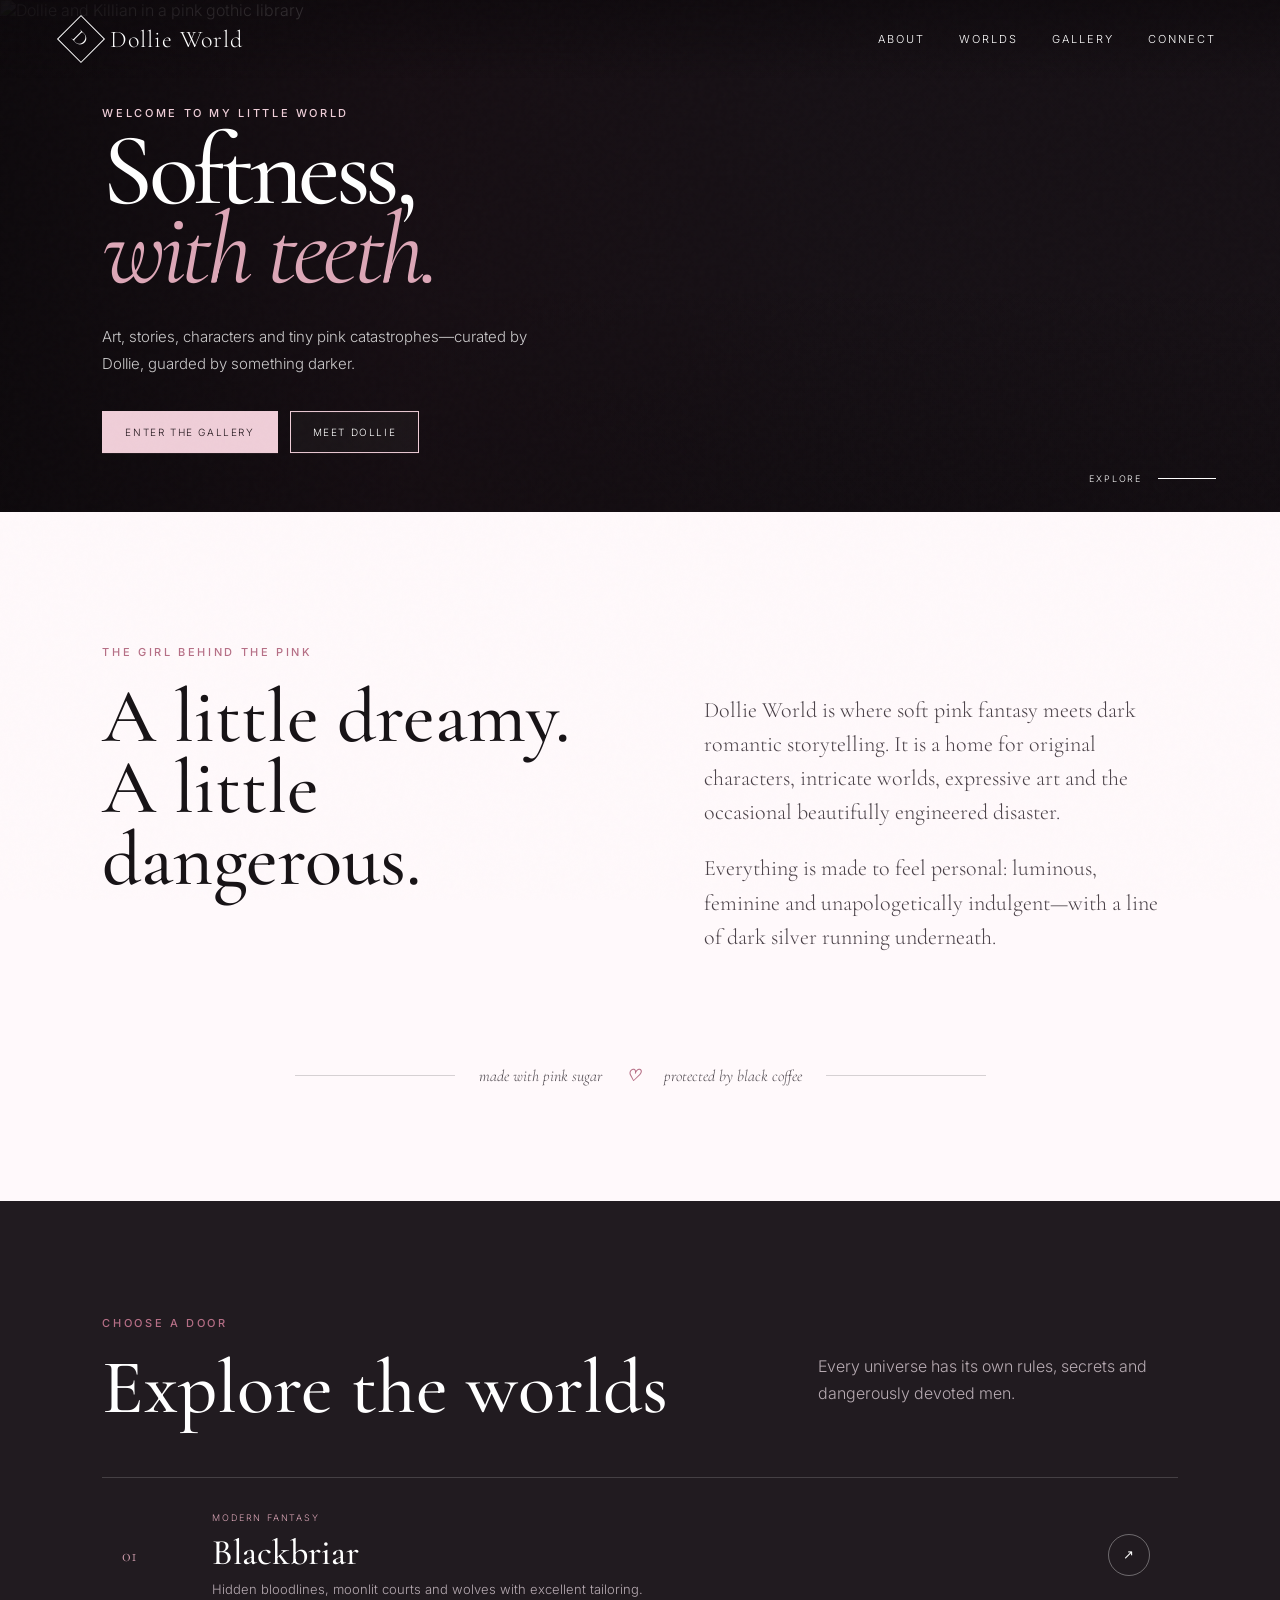
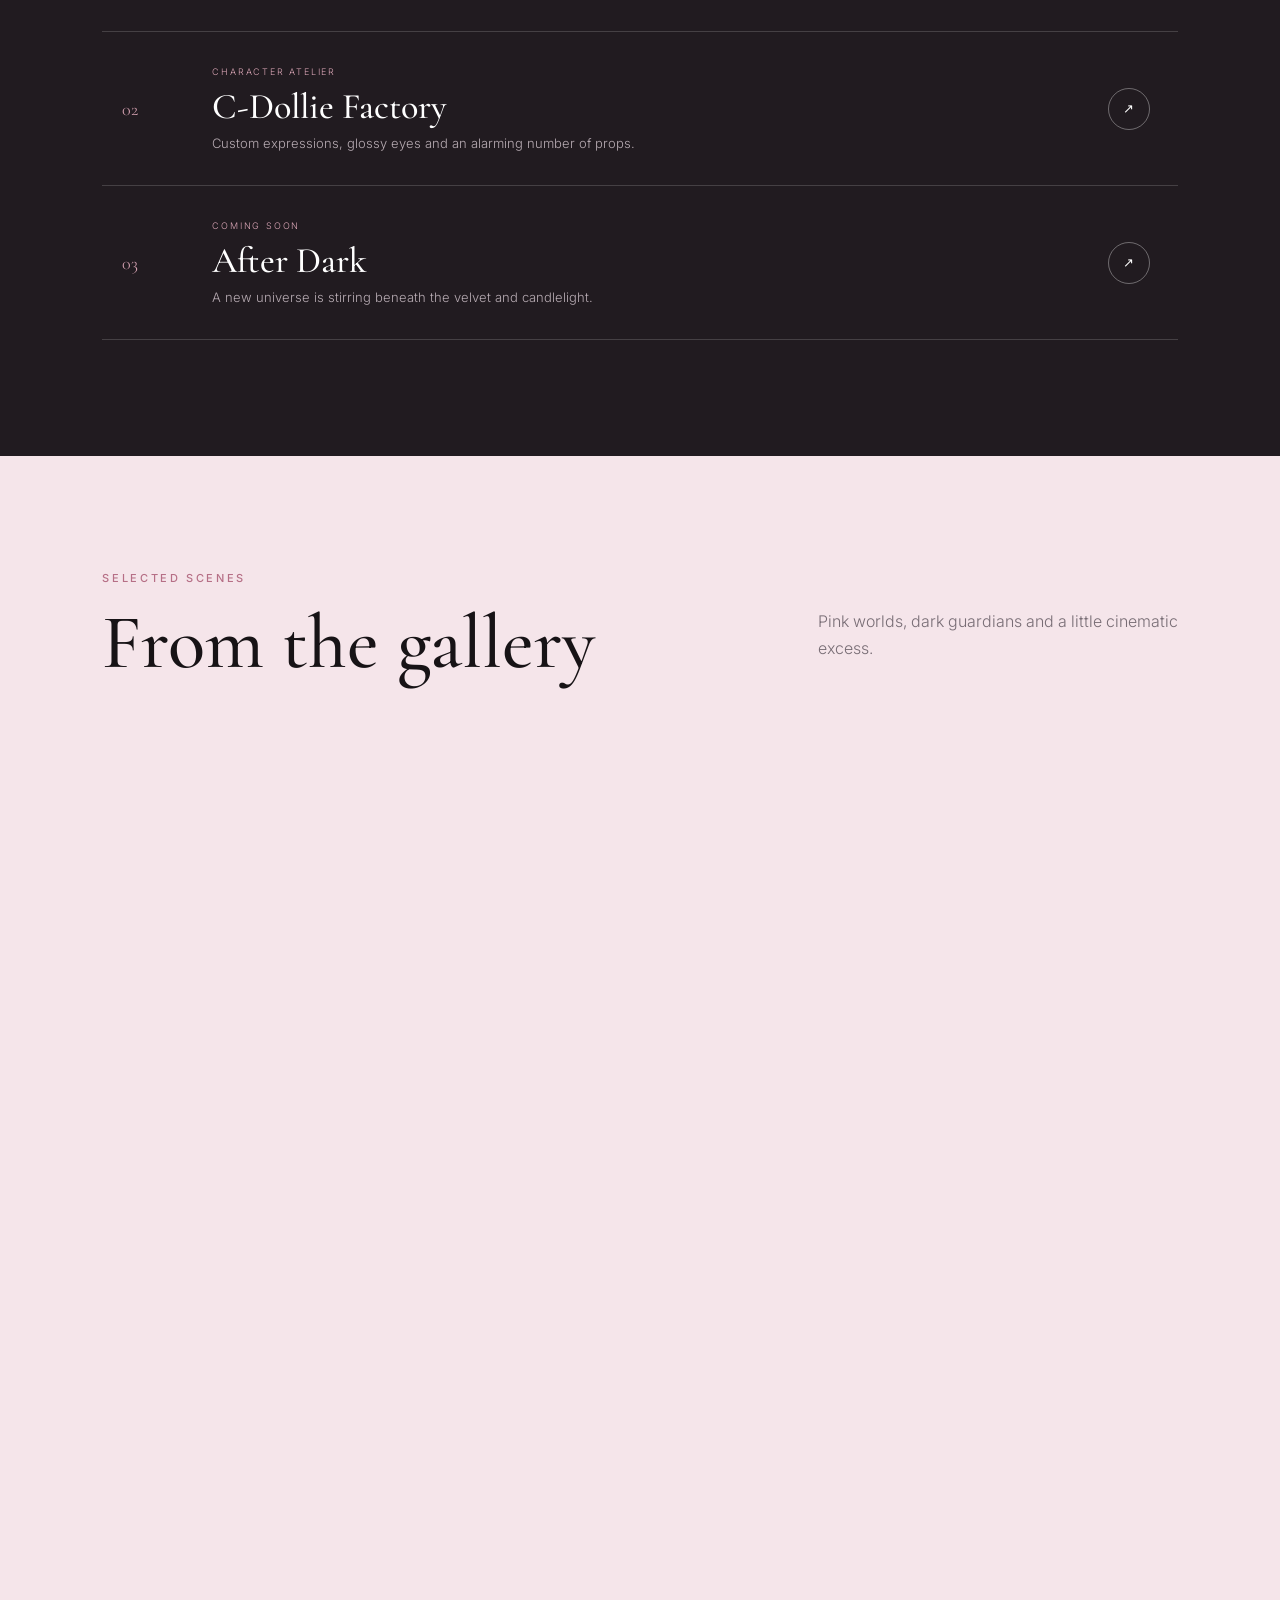
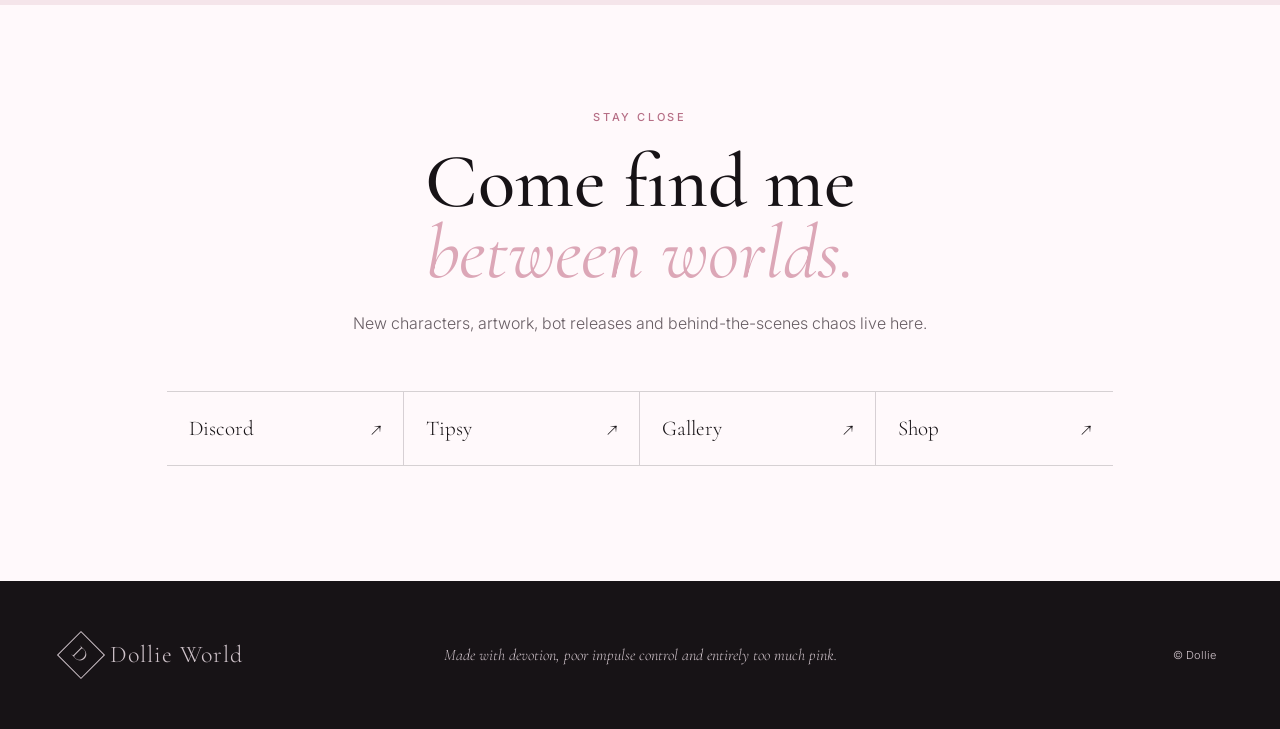
==== index.html @ 9ca8171b "Add files via upload" ====
<!doctype html>
<html lang="en">
  <head>
    <meta charset="UTF-8" />
    <meta name="viewport" content="width=device-width, initial-scale=1" />
    <meta name="theme-color" content="#dca7b7" />
    <meta name="description" content="Dollie World — soft pink creations with a dark silver edge." />
    <title>Dollie World</title>
    <link rel="preconnect" href="https://fonts.googleapis.com" />
    <link rel="preconnect" href="https://fonts.gstatic.com" crossorigin />
    <link href="https://fonts.googleapis.com/css2?family=Cormorant+Garamond:wght@400;500;600;700&family=Inter:wght@300;400;500;600&display=swap" rel="stylesheet" />
    <link rel="stylesheet" href="styles.css" />
    <style>
      /* Critical artwork framing kept inline so GitHub cannot serve an old cover rule. */
      @media (min-width: 761px) {
        .hero { height: calc(100vw * 793 / 1983) !important; min-height: 0 !important; max-height: none !important; }
        .hero-art { width: 100% !important; height: 100% !important; object-fit: contain !important; object-position: center !important; }
      }
      .divider { height: auto !important; object-fit: contain !important; }
    </style>
  </head>
  <body>
    <div class="noise" aria-hidden="true"></div>
    <header class="site-header" id="top">
      <a class="brand" href="#top" aria-label="Dollie World home">
        <span class="brand-mark">D</span><span>Dollie World</span>
      </a>
      <button class="menu-toggle" aria-expanded="false" aria-controls="site-nav"><span></span><span></span></button>
      <nav id="site-nav" aria-label="Main navigation">
        <a href="#about">About</a><a href="#worlds">Worlds</a><a href="#gallery">Gallery</a><a href="#connect">Connect</a>
      </nav>
    </header>

    <main>
      <section class="hero" aria-labelledby="hero-title">
        <img class="hero-art" src="assets/hero-dollie.png" alt="Dollie and Killian in a pink gothic library" />
        <div class="hero-shade"></div>
        <div class="hero-copy">
          <p class="eyebrow">Welcome to my little world</p>
          <h1 id="hero-title">Softness,<br /><em>with teeth.</em></h1>
          <p class="hero-lede">Art, stories, characters and tiny pink catastrophes—curated by Dollie, guarded by something darker.</p>
          <div class="hero-actions"><a class="button primary" href="#gallery">Enter the gallery</a><a class="button ghost" href="#about">Meet Dollie</a></div>
        </div>
        <a class="scroll-cue" href="#about"><span>Explore</span><i></i></a>
      </section>

      <img class="divider" src="assets/divider-bat-bow.png" alt="" aria-hidden="true" />

      <section class="about section" id="about">
        <div class="section-kicker">The girl behind the pink</div>
        <div class="about-grid">
          <div><h2>A little dreamy.<br />A little dangerous.</h2></div>
          <div class="about-copy"><p>Dollie World is where soft pink fantasy meets dark romantic storytelling. It is a home for original characters, intricate worlds, expressive art and the occasional beautifully engineered disaster.</p><p>Everything is made to feel personal: luminous, feminine and unapologetically indulgent—with a line of dark silver running underneath.</p></div>
        </div>
        <div class="signature"><span>made with pink sugar</span><b>♡</b><span>protected by black coffee</span></div>
      </section>

      <section class="worlds section" id="worlds">
        <div class="section-heading"><div><p class="section-kicker">Choose a door</p><h2>Explore the worlds</h2></div><p>Every universe has its own rules, secrets and dangerously devoted men.</p></div>
        <div class="world-grid">
          <article class="world-card featured"><span class="card-number">01</span><div><p>Modern fantasy</p><h3>Blackbriar</h3><span>Hidden bloodlines, moonlit courts and wolves with excellent tailoring.</span></div><button aria-label="Explore Blackbriar">↗</button></article>
          <article class="world-card"><span class="card-number">02</span><div><p>Character atelier</p><h3>C-Dollie Factory</h3><span>Custom expressions, glossy eyes and an alarming number of props.</span></div><button aria-label="Explore C-Dollie Factory">↗</button></article>
          <article class="world-card"><span class="card-number">03</span><div><p>Coming soon</p><h3>After Dark</h3><span>A new universe is stirring beneath the velvet and candlelight.</span></div><button aria-label="Explore After Dark">↗</button></article>
        </div>
      </section>

      <section class="gallery section" id="gallery">
        <div class="section-heading"><div><p class="section-kicker">Selected scenes</p><h2>From the gallery</h2></div><p>Pink worlds, dark guardians and a little cinematic excess.</p></div>
        <div class="gallery-grid">
          <figure class="gallery-main reveal"><img src="assets/gallery-library.png" alt="Dollie seated in a pink gothic library with Killian" /><figcaption><span>Midnight service</span><small>Library series · 2026</small></figcaption></figure>
          <figure class="gallery-wide reveal"><img src="assets/gallery-greenhouse.png" alt="Dollie and Killian walking through a moonlit greenhouse" /><figcaption><span>Moonlit promenade</span><small>Greenhouse series · 2026</small></figcaption></figure>
        </div>
      </section>

      <img class="divider divider-heart" src="assets/divider-heart.png" alt="" aria-hidden="true" />

      <section class="connect section" id="connect">
        <p class="section-kicker">Stay close</p><h2>Come find me<br /><em>between worlds.</em></h2>
        <p>New characters, artwork, bot releases and behind-the-scenes chaos live here.</p>
        <div class="socials"><a href="#" data-placeholder>Discord <span>↗</span></a><a href="#" data-placeholder>Tipsy <span>↗</span></a><a href="#" data-placeholder>Gallery <span>↗</span></a><a href="#" data-placeholder>Shop <span>↗</span></a></div>
      </section>
    </main>

    <footer><a class="brand" href="#top"><span class="brand-mark">D</span><span>Dollie World</span></a><p>Made with devotion, poor impulse control and entirely too much pink.</p><span>© <span id="year"></span> Dollie</span></footer>
    <script src="script.js"></script>
  </body>
</html>
---- styles.css ----
:root{--pink-50:#fff9fb;--pink-100:#f9e8ed;--pink-200:#efced8;--pink-300:#dca7b7;--pink-500:#b66f86;--ink:#171316;--silver:#504a50;--line:rgba(80,74,80,.23);--serif:"Cormorant Garamond",Georgia,serif;--sans:Inter,Arial,sans-serif}
*{box-sizing:border-box}html{scroll-behavior:smooth}body{margin:0;background:var(--pink-50);color:var(--ink);font-family:var(--sans);font-weight:300}.noise{position:fixed;inset:0;pointer-events:none;z-index:20;opacity:.025;background-image:url("data:image/svg+xml,%3Csvg viewBox='0 0 180 180' xmlns='http://www.w3.org/2000/svg'%3E%3Cfilter id='n'%3E%3CfeTurbulence type='fractalNoise' baseFrequency='.9' numOctaves='3' stitchTiles='stitch'/%3E%3C/filter%3E%3Crect width='100%25' height='100%25' filter='url(%23n)' opacity='.7'/%3E%3C/svg%3E")}.site-header{position:fixed;top:0;left:0;right:0;height:78px;z-index:10;display:flex;align-items:center;justify-content:space-between;padding:0 clamp(24px,5vw,84px);color:white;transition:.35s;background:linear-gradient(to bottom,rgba(12,8,11,.62),transparent)}.site-header.scrolled{height:64px;background:rgba(24,18,22,.93);backdrop-filter:blur(18px);border-bottom:1px solid rgba(255,255,255,.1)}.brand{display:flex;align-items:center;gap:12px;color:inherit;text-decoration:none;font-family:var(--serif);font-size:24px;letter-spacing:.04em}.brand-mark{display:grid;place-items:center;width:34px;height:34px;border:1px solid currentColor;transform:rotate(45deg);font-size:20px}.brand-mark::first-letter{transform:rotate(-45deg)}.brand-mark{line-height:1}.brand-mark{font-family:var(--serif)}.site-header nav{display:flex;gap:34px}.site-header nav a{color:inherit;text-decoration:none;text-transform:uppercase;font-size:11px;letter-spacing:.18em;position:relative}.site-header nav a:after{content:"";position:absolute;left:0;right:100%;bottom:-7px;height:1px;background:var(--pink-200);transition:.3s}.site-header nav a:hover:after{right:0}.menu-toggle{display:none;background:none;border:0;color:white}.hero{height:min(900px,100svh);min-height:650px;position:relative;background:#171116;overflow:hidden;color:white}.hero-art{position:absolute;inset:0;width:100%;height:100%;object-fit:cover;object-position:center}.hero-shade{position:absolute;inset:0;background:linear-gradient(90deg,rgba(13,9,12,.92) 0%,rgba(22,13,18,.62) 32%,rgba(15,10,14,.05) 65%),linear-gradient(0deg,rgba(12,8,11,.45),transparent 45%)}.hero-copy{position:absolute;left:clamp(26px,8vw,138px);top:50%;transform:translateY(-45%);width:min(540px,42vw)}.eyebrow,.section-kicker{text-transform:uppercase;letter-spacing:.24em;font-size:11px;font-weight:500}.hero .eyebrow{color:var(--pink-200)}h1,h2,h3{font-family:var(--serif);font-weight:500;margin:0}h1{font-size:clamp(62px,8vw,126px);line-height:.77;letter-spacing:-.045em}h1 em,h2 em{font-weight:400;color:var(--pink-300)}.hero-lede{max-width:470px;line-height:1.8;font-size:15px;color:rgba(255,255,255,.78);margin:34px 0}.hero-actions{display:flex;gap:12px}.button{display:inline-block;padding:14px 22px;text-decoration:none;text-transform:uppercase;font-size:10px;letter-spacing:.16em;border:1px solid var(--pink-200);transition:.25s}.button.primary{color:#24171d;background:var(--pink-200)}.button.ghost{color:white;background:rgba(255,255,255,.03)}.button:hover{transform:translateY(-2px);box-shadow:0 10px 30px rgba(0,0,0,.16)}.scroll-cue{position:absolute;bottom:28px;right:clamp(24px,5vw,84px);display:flex;align-items:center;gap:16px;color:white;text-decoration:none;text-transform:uppercase;font-size:9px;letter-spacing:.2em}.scroll-cue i{width:58px;height:1px;background:white}.divider{display:block;width:min(1180px,90vw);height:120px;object-fit:cover;margin:28px auto -10px;mix-blend-mode:multiply}.section{padding:clamp(72px,9vw,140px) clamp(24px,8vw,138px)}.section-kicker{color:var(--pink-500);margin:0 0 22px}.about-grid{display:grid;grid-template-columns:1fr 1fr;gap:10vw}.about h2,.section-heading h2,.connect h2{font-size:clamp(48px,6vw,86px);line-height:.93}.about-copy{padding-top:12px;max-width:560px}.about-copy p{font-family:var(--serif);font-size:22px;line-height:1.55;margin:0 0 22px;color:#494047}.signature{display:flex;justify-content:center;align-items:center;gap:24px;margin-top:90px;color:var(--silver);font-family:var(--serif);font-style:italic}.signature:before,.signature:after{content:"";width:min(160px,14vw);height:1px;background:var(--line)}.signature b{color:var(--pink-500)}.worlds{background:#211b20;color:white}.section-heading{display:flex;align-items:end;justify-content:space-between;gap:40px;margin-bottom:54px}.section-heading>p{max-width:360px;line-height:1.7;color:#786d75}.worlds .section-heading>p{color:#b7abb2}.world-grid{border-top:1px solid rgba(255,255,255,.16)}.world-card{position:relative;display:grid;grid-template-columns:60px 1fr 50px;gap:30px;align-items:center;padding:34px 20px;border-bottom:1px solid rgba(255,255,255,.16);transition:.3s;overflow:hidden}.world-card:before{content:"";position:absolute;inset:0;transform:translateX(-101%);background:linear-gradient(90deg,rgba(220,167,183,.2),transparent);transition:.5s}.world-card:hover:before{transform:none}.card-number{font-family:var(--serif);font-size:18px;color:var(--pink-300)}.world-card p{text-transform:uppercase;letter-spacing:.2em;font-size:9px;color:var(--pink-300);margin:0 0 8px}.world-card h3{font-size:36px}.world-card div>span{display:block;color:#b7abb2;margin-top:7px;font-size:13px}.world-card button{position:relative;background:none;color:white;border:1px solid rgba(255,255,255,.35);border-radius:50%;width:42px;height:42px}.gallery{background:#f5e5ea}.gallery-grid{display:grid;gap:28px}.gallery figure{margin:0;position:relative;overflow:hidden;background:#291f25}.gallery img{display:block;width:100%;transition:transform .8s cubic-bezier(.2,.7,.2,1)}.gallery figure:hover img{transform:scale(1.025)}.gallery-main img{aspect-ratio:2.7/1;object-fit:cover}.gallery-wide img{aspect-ratio:3.25/1;object-fit:cover}.gallery figcaption{position:absolute;left:0;right:0;bottom:0;display:flex;justify-content:space-between;align-items:end;padding:38px;color:white;background:linear-gradient(transparent,rgba(15,10,13,.8))}.gallery figcaption span{font-family:var(--serif);font-size:30px}.gallery figcaption small{text-transform:uppercase;letter-spacing:.14em}.divider-heart{margin-top:0}.connect{text-align:center;max-width:1150px;margin:auto}.connect>p:not(.section-kicker){color:#685e64;margin:24px auto 58px}.socials{display:grid;grid-template-columns:repeat(4,1fr);border-top:1px solid var(--line);border-bottom:1px solid var(--line)}.socials a{display:flex;justify-content:space-between;padding:24px 22px;color:var(--ink);text-decoration:none;border-right:1px solid var(--line);font-family:var(--serif);font-size:21px}.socials a:last-child{border:0}.socials a:hover{background:var(--pink-100)}footer{background:#171316;color:#cfc3ca;padding:48px clamp(24px,5vw,84px);display:grid;grid-template-columns:1fr 2fr 1fr;align-items:center;gap:30px}footer p{text-align:center;font-family:var(--serif);font-style:italic}footer>span{text-align:right;font-size:11px}.reveal{opacity:0;transform:translateY(28px);transition:.8s}.reveal.visible{opacity:1;transform:none}
@media(max-width:760px){.site-header{height:66px}.site-header nav{position:absolute;top:66px;left:0;right:0;display:grid;gap:0;background:rgba(24,18,22,.98);padding:14px 24px 24px;transform:translateY(-140%);transition:.35s;z-index:-1}.site-header nav.open{transform:none}.site-header nav a{padding:15px 0;border-bottom:1px solid rgba(255,255,255,.1)}.menu-toggle{display:grid;gap:7px}.menu-toggle span{display:block;width:24px;height:1px;background:white}.hero-art{object-position:61% center}.hero-shade{background:linear-gradient(0deg,rgba(13,9,12,.92),rgba(13,9,12,.08) 75%)}.hero-copy{left:24px;right:24px;top:auto;bottom:82px;transform:none;width:auto}.hero-copy h1{font-size:60px}.hero-lede{font-size:13px;margin:22px 0}.scroll-cue{display:none}.divider{height:70px}.about-grid{grid-template-columns:1fr;gap:34px}.signature{margin-top:55px;gap:10px;font-size:12px}.section-heading{align-items:start;flex-direction:column;margin-bottom:34px}.world-card{grid-template-columns:35px 1fr 42px;gap:12px;padding:26px 0}.world-card h3{font-size:28px}.world-card div>span{font-size:11px}.gallery-main img,.gallery-wide img{aspect-ratio:1.15/1}.gallery figcaption{padding:24px;display:block}.gallery figcaption small{display:block;margin-top:6px}.socials{grid-template-columns:1fr 1fr}.socials a:nth-child(2){border-right:0}.socials a:nth-child(-n+2){border-bottom:1px solid var(--line)}footer{grid-template-columns:1fr;text-align:center}footer p,footer>span{text-align:center}.section{padding-left:24px;padding-right:24px}}
@media(prefers-reduced-motion:reduce){*{scroll-behavior:auto!important;transition:none!important}.reveal{opacity:1;transform:none}}
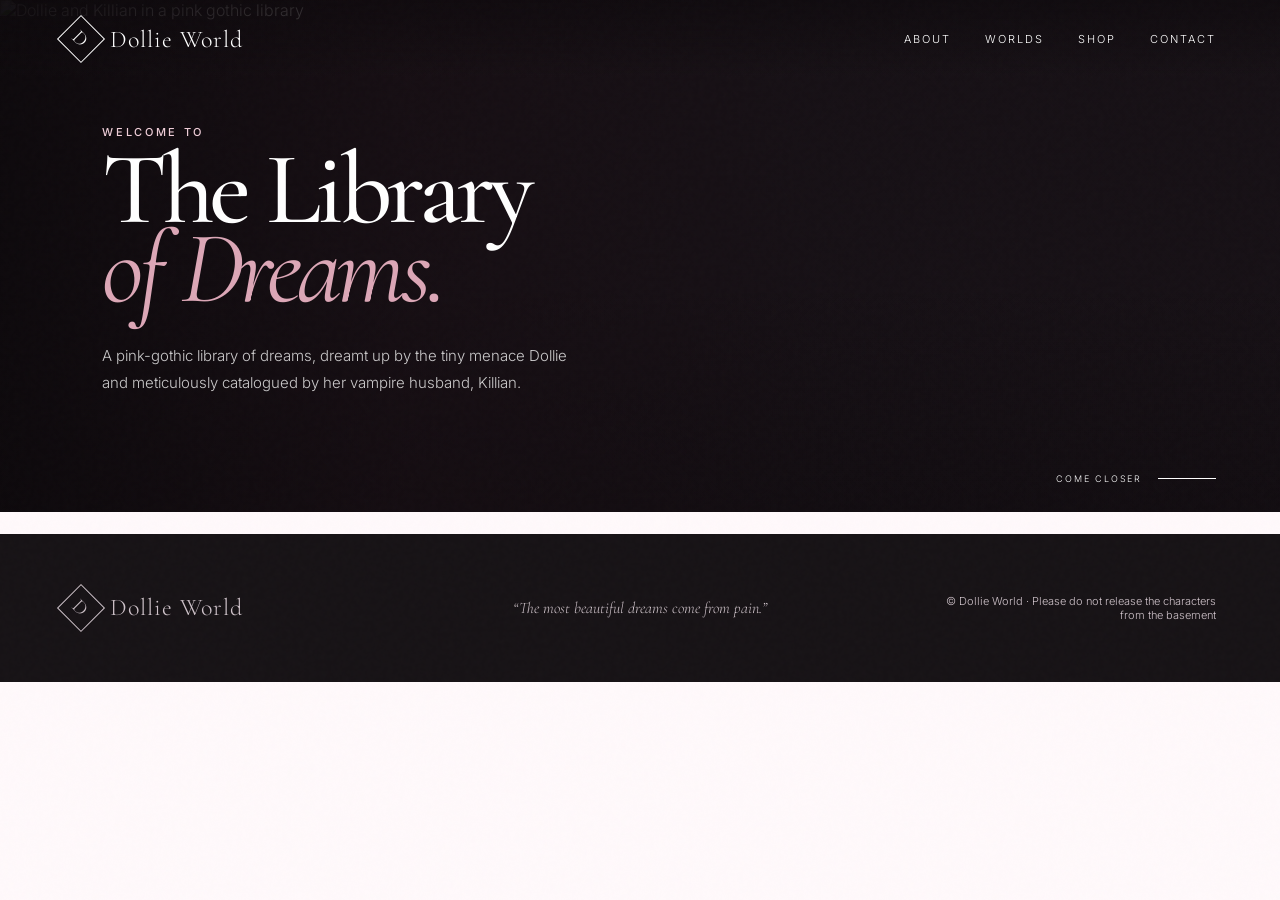
==== commit c830e395: "Add files via upload" ====
--- a/index.html
+++ b/index.html
@@ -5,7 +5,7 @@
     <meta name="viewport" content="width=device-width, initial-scale=1" />
     <meta name="theme-color" content="#dca7b7" />
     <meta name="description" content="Dollie World — soft pink creations with a dark silver edge." />
-    <title>Dollie World</title>
+    <title>Dollie World — The Library of Dreams</title>
     <link rel="preconnect" href="https://fonts.googleapis.com" />
     <link rel="preconnect" href="https://fonts.gstatic.com" crossorigin />
     <link href="https://fonts.googleapis.com/css2?family=Cormorant+Garamond:wght@400;500;600;700&family=Inter:wght@300;400;500;600&display=swap" rel="stylesheet" />
@@ -17,6 +17,7 @@
         .hero-art { width: 100% !important; height: 100% !important; object-fit: contain !important; object-position: center !important; }
       }
       .divider { height: auto !important; object-fit: contain !important; }
+      .hero-actions { display: none !important; }
     </style>
   </head>
   <body>
@@ -27,7 +28,7 @@
       </a>
       <button class="menu-toggle" aria-expanded="false" aria-controls="site-nav"><span></span><span></span></button>
       <nav id="site-nav" aria-label="Main navigation">
-        <a href="#about">About</a><a href="#worlds">Worlds</a><a href="#gallery">Gallery</a><a href="#connect">Connect</a>
+        <a href="about.html">About</a><a href="worlds.html">Worlds</a><a href="shop.html">Shop</a><a href="contact.html">Contact</a>
       </nav>
     </header>
 
@@ -36,52 +37,17 @@
         <img class="hero-art" src="assets/hero-dollie.png" alt="Dollie and Killian in a pink gothic library" />
         <div class="hero-shade"></div>
         <div class="hero-copy">
-          <p class="eyebrow">Welcome to my little world</p>
-          <h1 id="hero-title">Softness,<br /><em>with teeth.</em></h1>
-          <p class="hero-lede">Art, stories, characters and tiny pink catastrophes—curated by Dollie, guarded by something darker.</p>
-          <div class="hero-actions"><a class="button primary" href="#gallery">Enter the gallery</a><a class="button ghost" href="#about">Meet Dollie</a></div>
+          <p class="eyebrow">Welcome to</p>
+          <h1 id="hero-title">The Library<br /><em>of Dreams.</em></h1>
+          <p class="hero-lede">A pink-gothic library of dreams, dreamt up by the tiny menace Dollie and meticulously catalogued by her vampire husband, Killian.</p>
         </div>
-        <a class="scroll-cue" href="#about"><span>Explore</span><i></i></a>
+        <a class="scroll-cue" href="about.html"><span>Come closer</span><i></i></a>
       </section>
 
       <img class="divider" src="assets/divider-bat-bow.png" alt="" aria-hidden="true" />
-
-      <section class="about section" id="about">
-        <div class="section-kicker">The girl behind the pink</div>
-        <div class="about-grid">
-          <div><h2>A little dreamy.<br />A little dangerous.</h2></div>
-          <div class="about-copy"><p>Dollie World is where soft pink fantasy meets dark romantic storytelling. It is a home for original characters, intricate worlds, expressive art and the occasional beautifully engineered disaster.</p><p>Everything is made to feel personal: luminous, feminine and unapologetically indulgent—with a line of dark silver running underneath.</p></div>
-        </div>
-        <div class="signature"><span>made with pink sugar</span><b>♡</b><span>protected by black coffee</span></div>
-      </section>
-
-      <section class="worlds section" id="worlds">
-        <div class="section-heading"><div><p class="section-kicker">Choose a door</p><h2>Explore the worlds</h2></div><p>Every universe has its own rules, secrets and dangerously devoted men.</p></div>
-        <div class="world-grid">
-          <article class="world-card featured"><span class="card-number">01</span><div><p>Modern fantasy</p><h3>Blackbriar</h3><span>Hidden bloodlines, moonlit courts and wolves with excellent tailoring.</span></div><button aria-label="Explore Blackbriar">↗</button></article>
-          <article class="world-card"><span class="card-number">02</span><div><p>Character atelier</p><h3>C-Dollie Factory</h3><span>Custom expressions, glossy eyes and an alarming number of props.</span></div><button aria-label="Explore C-Dollie Factory">↗</button></article>
-          <article class="world-card"><span class="card-number">03</span><div><p>Coming soon</p><h3>After Dark</h3><span>A new universe is stirring beneath the velvet and candlelight.</span></div><button aria-label="Explore After Dark">↗</button></article>
-        </div>
-      </section>
-
-      <section class="gallery section" id="gallery">
-        <div class="section-heading"><div><p class="section-kicker">Selected scenes</p><h2>From the gallery</h2></div><p>Pink worlds, dark guardians and a little cinematic excess.</p></div>
-        <div class="gallery-grid">
-          <figure class="gallery-main reveal"><img src="assets/gallery-library.png" alt="Dollie seated in a pink gothic library with Killian" /><figcaption><span>Midnight service</span><small>Library series · 2026</small></figcaption></figure>
-          <figure class="gallery-wide reveal"><img src="assets/gallery-greenhouse.png" alt="Dollie and Killian walking through a moonlit greenhouse" /><figcaption><span>Moonlit promenade</span><small>Greenhouse series · 2026</small></figcaption></figure>
-        </div>
-      </section>
-
-      <img class="divider divider-heart" src="assets/divider-heart.png" alt="" aria-hidden="true" />
-
-      <section class="connect section" id="connect">
-        <p class="section-kicker">Stay close</p><h2>Come find me<br /><em>between worlds.</em></h2>
-        <p>New characters, artwork, bot releases and behind-the-scenes chaos live here.</p>
-        <div class="socials"><a href="#" data-placeholder>Discord <span>↗</span></a><a href="#" data-placeholder>Tipsy <span>↗</span></a><a href="#" data-placeholder>Gallery <span>↗</span></a><a href="#" data-placeholder>Shop <span>↗</span></a></div>
-      </section>
     </main>
 
-    <footer><a class="brand" href="#top"><span class="brand-mark">D</span><span>Dollie World</span></a><p>Made with devotion, poor impulse control and entirely too much pink.</p><span>© <span id="year"></span> Dollie</span></footer>
+    <footer><a class="brand" href="#top"><span class="brand-mark">D</span><span>Dollie World</span></a><p>“The most beautiful dreams come from pain.”</p><span>© <span id="year"></span> Dollie World · Please do not release the characters from the basement</span></footer>
     <script src="script.js"></script>
   </body>
 </html>
--- a/styles.css
+++ b/styles.css
@@ -2,3 +2,45 @@
 *{box-sizing:border-box}html{scroll-behavior:smooth}body{margin:0;background:var(--pink-50);color:var(--ink);font-family:var(--sans);font-weight:300}.noise{position:fixed;inset:0;pointer-events:none;z-index:20;opacity:.025;background-image:url("data:image/svg+xml,%3Csvg viewBox='0 0 180 180' xmlns='http://www.w3.org/2000/svg'%3E%3Cfilter id='n'%3E%3CfeTurbulence type='fractalNoise' baseFrequency='.9' numOctaves='3' stitchTiles='stitch'/%3E%3C/filter%3E%3Crect width='100%25' height='100%25' filter='url(%23n)' opacity='.7'/%3E%3C/svg%3E")}.site-header{position:fixed;top:0;left:0;right:0;height:78px;z-index:10;display:flex;align-items:center;justify-content:space-between;padding:0 clamp(24px,5vw,84px);color:white;transition:.35s;background:linear-gradient(to bottom,rgba(12,8,11,.62),transparent)}.site-header.scrolled{height:64px;background:rgba(24,18,22,.93);backdrop-filter:blur(18px);border-bottom:1px solid rgba(255,255,255,.1)}.brand{display:flex;align-items:center;gap:12px;color:inherit;text-decoration:none;font-family:var(--serif);font-size:24px;letter-spacing:.04em}.brand-mark{display:grid;place-items:center;width:34px;height:34px;border:1px solid currentColor;transform:rotate(45deg);font-size:20px}.brand-mark::first-letter{transform:rotate(-45deg)}.brand-mark{line-height:1}.brand-mark{font-family:var(--serif)}.site-header nav{display:flex;gap:34px}.site-header nav a{color:inherit;text-decoration:none;text-transform:uppercase;font-size:11px;letter-spacing:.18em;position:relative}.site-header nav a:after{content:"";position:absolute;left:0;right:100%;bottom:-7px;height:1px;background:var(--pink-200);transition:.3s}.site-header nav a:hover:after{right:0}.menu-toggle{display:none;background:none;border:0;color:white}.hero{height:min(900px,100svh);min-height:650px;position:relative;background:#171116;overflow:hidden;color:white}.hero-art{position:absolute;inset:0;width:100%;height:100%;object-fit:cover;object-position:center}.hero-shade{position:absolute;inset:0;background:linear-gradient(90deg,rgba(13,9,12,.92) 0%,rgba(22,13,18,.62) 32%,rgba(15,10,14,.05) 65%),linear-gradient(0deg,rgba(12,8,11,.45),transparent 45%)}.hero-copy{position:absolute;left:clamp(26px,8vw,138px);top:50%;transform:translateY(-45%);width:min(540px,42vw)}.eyebrow,.section-kicker{text-transform:uppercase;letter-spacing:.24em;font-size:11px;font-weight:500}.hero .eyebrow{color:var(--pink-200)}h1,h2,h3{font-family:var(--serif);font-weight:500;margin:0}h1{font-size:clamp(62px,8vw,126px);line-height:.77;letter-spacing:-.045em}h1 em,h2 em{font-weight:400;color:var(--pink-300)}.hero-lede{max-width:470px;line-height:1.8;font-size:15px;color:rgba(255,255,255,.78);margin:34px 0}.hero-actions{display:flex;gap:12px}.button{display:inline-block;padding:14px 22px;text-decoration:none;text-transform:uppercase;font-size:10px;letter-spacing:.16em;border:1px solid var(--pink-200);transition:.25s}.button.primary{color:#24171d;background:var(--pink-200)}.button.ghost{color:white;background:rgba(255,255,255,.03)}.button:hover{transform:translateY(-2px);box-shadow:0 10px 30px rgba(0,0,0,.16)}.scroll-cue{position:absolute;bottom:28px;right:clamp(24px,5vw,84px);display:flex;align-items:center;gap:16px;color:white;text-decoration:none;text-transform:uppercase;font-size:9px;letter-spacing:.2em}.scroll-cue i{width:58px;height:1px;background:white}.divider{display:block;width:min(1180px,90vw);height:120px;object-fit:cover;margin:28px auto -10px;mix-blend-mode:multiply}.section{padding:clamp(72px,9vw,140px) clamp(24px,8vw,138px)}.section-kicker{color:var(--pink-500);margin:0 0 22px}.about-grid{display:grid;grid-template-columns:1fr 1fr;gap:10vw}.about h2,.section-heading h2,.connect h2{font-size:clamp(48px,6vw,86px);line-height:.93}.about-copy{padding-top:12px;max-width:560px}.about-copy p{font-family:var(--serif);font-size:22px;line-height:1.55;margin:0 0 22px;color:#494047}.signature{display:flex;justify-content:center;align-items:center;gap:24px;margin-top:90px;color:var(--silver);font-family:var(--serif);font-style:italic}.signature:before,.signature:after{content:"";width:min(160px,14vw);height:1px;background:var(--line)}.signature b{color:var(--pink-500)}.worlds{background:#211b20;color:white}.section-heading{display:flex;align-items:end;justify-content:space-between;gap:40px;margin-bottom:54px}.section-heading>p{max-width:360px;line-height:1.7;color:#786d75}.worlds .section-heading>p{color:#b7abb2}.world-grid{border-top:1px solid rgba(255,255,255,.16)}.world-card{position:relative;display:grid;grid-template-columns:60px 1fr 50px;gap:30px;align-items:center;padding:34px 20px;border-bottom:1px solid rgba(255,255,255,.16);transition:.3s;overflow:hidden}.world-card:before{content:"";position:absolute;inset:0;transform:translateX(-101%);background:linear-gradient(90deg,rgba(220,167,183,.2),transparent);transition:.5s}.world-card:hover:before{transform:none}.card-number{font-family:var(--serif);font-size:18px;color:var(--pink-300)}.world-card p{text-transform:uppercase;letter-spacing:.2em;font-size:9px;color:var(--pink-300);margin:0 0 8px}.world-card h3{font-size:36px}.world-card div>span{display:block;color:#b7abb2;margin-top:7px;font-size:13px}.world-card button{position:relative;background:none;color:white;border:1px solid rgba(255,255,255,.35);border-radius:50%;width:42px;height:42px}.gallery{background:#f5e5ea}.gallery-grid{display:grid;gap:28px}.gallery figure{margin:0;position:relative;overflow:hidden;background:#291f25}.gallery img{display:block;width:100%;transition:transform .8s cubic-bezier(.2,.7,.2,1)}.gallery figure:hover img{transform:scale(1.025)}.gallery-main img{aspect-ratio:2.7/1;object-fit:cover}.gallery-wide img{aspect-ratio:3.25/1;object-fit:cover}.gallery figcaption{position:absolute;left:0;right:0;bottom:0;display:flex;justify-content:space-between;align-items:end;padding:38px;color:white;background:linear-gradient(transparent,rgba(15,10,13,.8))}.gallery figcaption span{font-family:var(--serif);font-size:30px}.gallery figcaption small{text-transform:uppercase;letter-spacing:.14em}.divider-heart{margin-top:0}.connect{text-align:center;max-width:1150px;margin:auto}.connect>p:not(.section-kicker){color:#685e64;margin:24px auto 58px}.socials{display:grid;grid-template-columns:repeat(4,1fr);border-top:1px solid var(--line);border-bottom:1px solid var(--line)}.socials a{display:flex;justify-content:space-between;padding:24px 22px;color:var(--ink);text-decoration:none;border-right:1px solid var(--line);font-family:var(--serif);font-size:21px}.socials a:last-child{border:0}.socials a:hover{background:var(--pink-100)}footer{background:#171316;color:#cfc3ca;padding:48px clamp(24px,5vw,84px);display:grid;grid-template-columns:1fr 2fr 1fr;align-items:center;gap:30px}footer p{text-align:center;font-family:var(--serif);font-style:italic}footer>span{text-align:right;font-size:11px}.reveal{opacity:0;transform:translateY(28px);transition:.8s}.reveal.visible{opacity:1;transform:none}
 @media(max-width:760px){.site-header{height:66px}.site-header nav{position:absolute;top:66px;left:0;right:0;display:grid;gap:0;background:rgba(24,18,22,.98);padding:14px 24px 24px;transform:translateY(-140%);transition:.35s;z-index:-1}.site-header nav.open{transform:none}.site-header nav a{padding:15px 0;border-bottom:1px solid rgba(255,255,255,.1)}.menu-toggle{display:grid;gap:7px}.menu-toggle span{display:block;width:24px;height:1px;background:white}.hero-art{object-position:61% center}.hero-shade{background:linear-gradient(0deg,rgba(13,9,12,.92),rgba(13,9,12,.08) 75%)}.hero-copy{left:24px;right:24px;top:auto;bottom:82px;transform:none;width:auto}.hero-copy h1{font-size:60px}.hero-lede{font-size:13px;margin:22px 0}.scroll-cue{display:none}.divider{height:70px}.about-grid{grid-template-columns:1fr;gap:34px}.signature{margin-top:55px;gap:10px;font-size:12px}.section-heading{align-items:start;flex-direction:column;margin-bottom:34px}.world-card{grid-template-columns:35px 1fr 42px;gap:12px;padding:26px 0}.world-card h3{font-size:28px}.world-card div>span{font-size:11px}.gallery-main img,.gallery-wide img{aspect-ratio:1.15/1}.gallery figcaption{padding:24px;display:block}.gallery figcaption small{display:block;margin-top:6px}.socials{grid-template-columns:1fr 1fr}.socials a:nth-child(2){border-right:0}.socials a:nth-child(-n+2){border-bottom:1px solid var(--line)}footer{grid-template-columns:1fr;text-align:center}footer p,footer>span{text-align:center}.section{padding-left:24px;padding-right:24px}}
 @media(prefers-reduced-motion:reduce){*{scroll-behavior:auto!important;transition:none!important}.reveal{opacity:1;transform:none}}
+
+/* Keep the complete wide hero artwork visible at every viewport ratio. */
+.hero::before{content:"";position:absolute;inset:-28px;background:url("assets/hero-dollie.png") center/cover no-repeat;filter:blur(22px) brightness(.42);transform:scale(1.04)}
+.hero-art{object-fit:contain;object-position:center;z-index:1}
+.hero-shade{z-index:2}
+.hero-copy,.scroll-cue{z-index:3}
+@media(max-width:760px){.hero-art{object-position:center}.hero::before{filter:blur(18px) brightness(.36)}}
+
+/* Desktop hero follows the artwork's native banner ratio, so nothing is cropped. */
+@media(min-width:761px){
+  .hero{height:auto;min-height:0;aspect-ratio:1983/793}
+  .hero-art{width:100%;height:100%;object-fit:contain}
+}
+
+/* The supplied dividers are now tightly cropped; let their native ratio set height. */
+.divider{height:auto;object-fit:contain;margin:22px auto 0}
+
+/* Final desktop framing: one complete, uncropped banner at its native ratio. */
+@media(min-width:761px){
+  .hero{height:calc(100vw * 793 / 1983)!important;min-height:0!important;max-height:none!important;aspect-ratio:auto!important}
+  .hero::before{display:none}
+  .hero-art{inset:0!important;width:100%!important;height:100%!important;object-fit:fill!important;object-position:center!important}
+}
+
+/* Approved Dollie World content layout. */
+.hero-actions{flex-wrap:wrap}
+.hero-actions .button{padding-left:18px;padding-right:18px}
+.socials{grid-template-columns:repeat(2,1fr)}
+.socials a:nth-child(2){border-right:0}
+.connect>p:not(.section-kicker){margin:18px auto;max-width:760px;line-height:1.7}
+.connect>.section-kicker:not(:first-child){margin-top:54px}
+
+/* Separate-page layout. */
+.inner-page{min-height:100vh;background:var(--pink-50)}
+.inner-page .site-header{background:rgba(24,18,22,.96);backdrop-filter:blur(18px);border-bottom:1px solid rgba(255,255,255,.1)}
+.inner-page .site-header nav a.active:after{right:0}
+.page-main{min-height:calc(100vh - 142px);padding-top:100px}
+.page-main.section{padding-top:clamp(140px,13vw,190px)}
+.page-main>.divider:first-child{margin-top:20px}
+.dark-page{background:#211b20}
+.dark-page .page-main{padding-top:clamp(140px,13vw,190px)}
+@media(max-width:760px){.page-main{padding-top:82px}.page-main.section,.dark-page .page-main{padding-top:112px}}
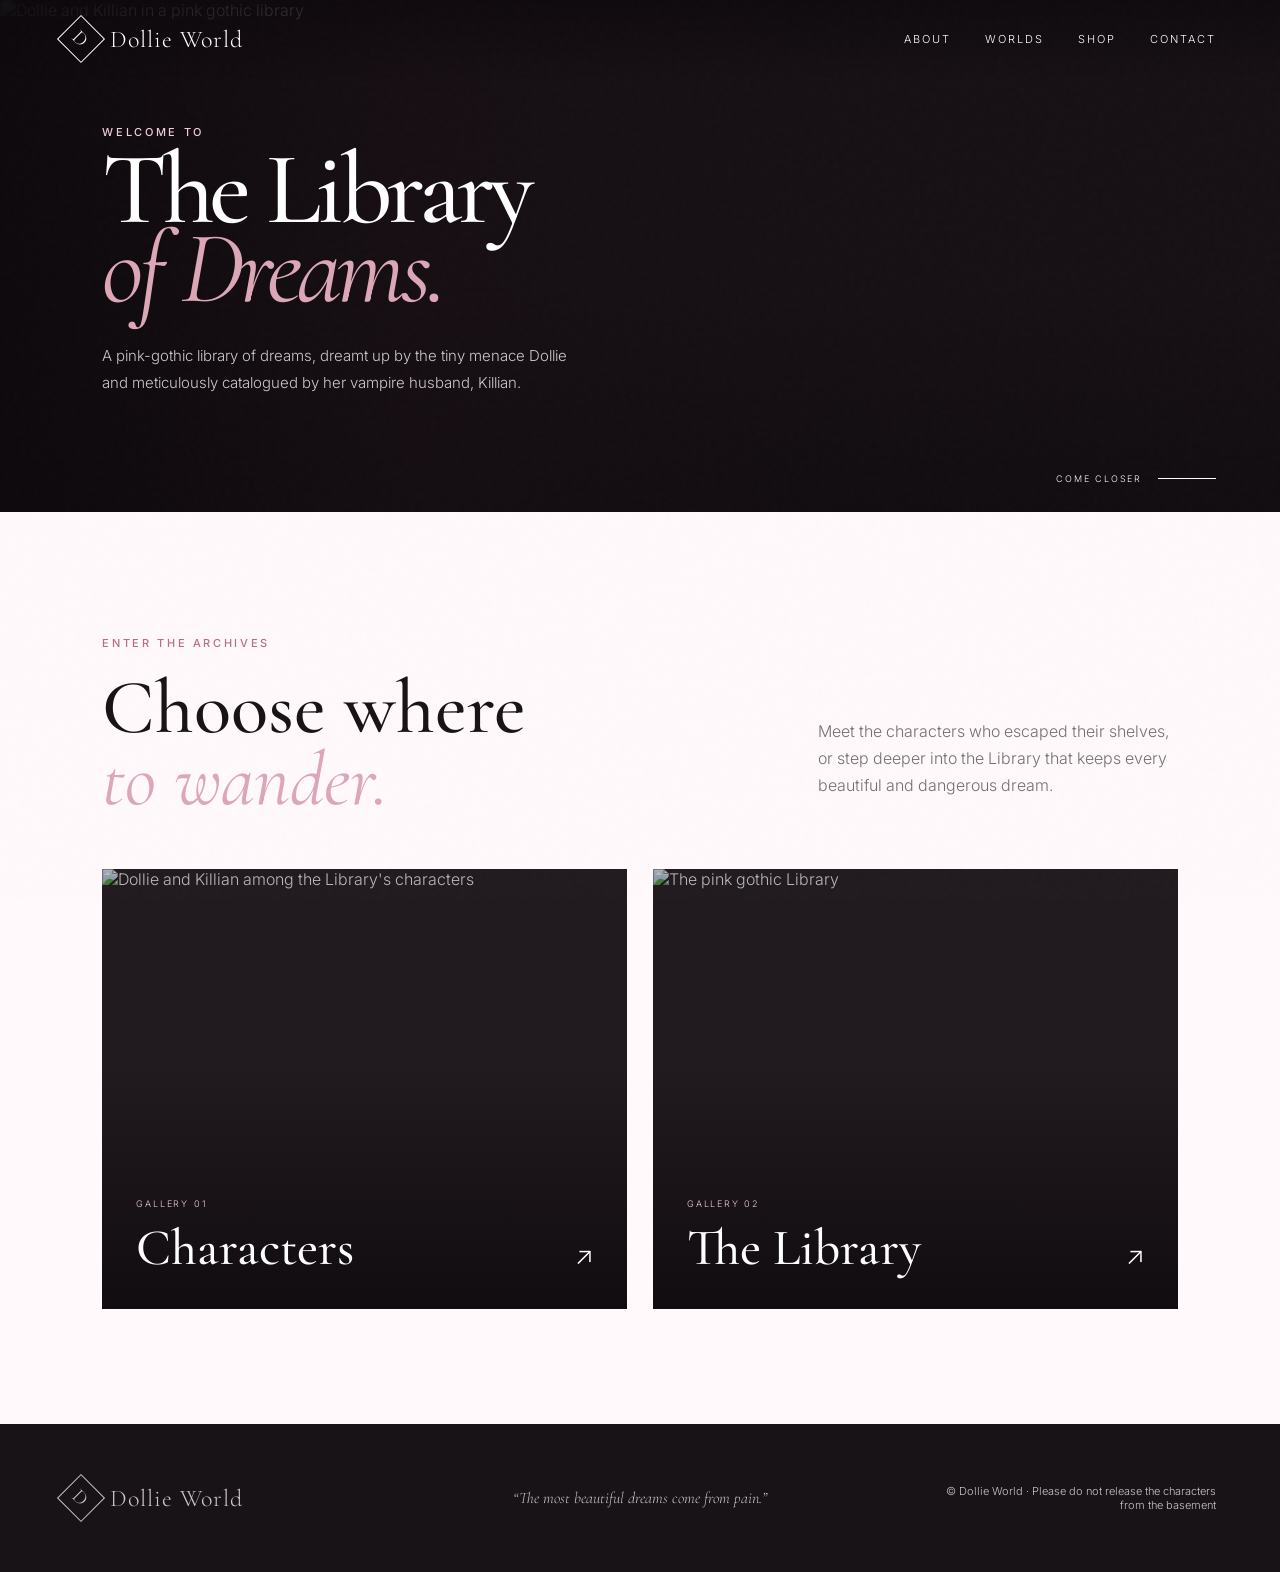
==== commit f5178ffd: "Add files via upload" ====
--- a/index.html
+++ b/index.html
@@ -45,6 +45,14 @@
       </section>
 
       <img class="divider" src="assets/divider-bat-bow.png" alt="" aria-hidden="true" />
+
+      <section class="home-galleries section" aria-labelledby="gallery-heading">
+        <div class="section-heading"><div><p class="section-kicker">Enter the archives</p><h2 id="gallery-heading">Choose where<br /><em>to wander.</em></h2></div><p>Meet the characters who escaped their shelves, or step deeper into the Library that keeps every beautiful and dangerous dream.</p></div>
+        <div class="portal-grid">
+          <a class="portal-card" href="worlds.html"><img src="assets/hero-dollie.png" alt="Dollie and Killian among the Library's characters" /><span><small>Gallery 01</small><strong>Characters</strong><i>↗</i></span></a>
+          <a class="portal-card" href="about.html"><img src="assets/gallery-library.png" alt="The pink gothic Library" /><span><small>Gallery 02</small><strong>The Library</strong><i>↗</i></span></a>
+        </div>
+      </section>
     </main>
 
     <footer><a class="brand" href="#top"><span class="brand-mark">D</span><span>Dollie World</span></a><p>“The most beautiful dreams come from pain.”</p><span>© <span id="year"></span> Dollie World · Please do not release the characters from the basement</span></footer>
--- a/styles.css
+++ b/styles.css
@@ -44,3 +44,10 @@
 .dark-page{background:#211b20}
 .dark-page .page-main{padding-top:clamp(140px,13vw,190px)}
 @media(max-width:760px){.page-main{padding-top:82px}.page-main.section,.dark-page .page-main{padding-top:112px}}
+
+/* Cinematic inner-page heroes. */
+.subhero{position:relative;height:clamp(460px,55vw,720px);overflow:hidden;background:#171116;color:white}.subhero>img{position:absolute;inset:0;width:100%;height:100%;object-fit:cover}.about-hero>img{object-position:center}.worlds-hero>img{object-position:center 46%}.subhero-shade{position:absolute;inset:0;background:linear-gradient(90deg,rgba(13,9,12,.9),rgba(22,13,18,.45) 48%,rgba(15,10,14,.14)),linear-gradient(0deg,rgba(12,8,11,.55),transparent 55%)}.subhero-copy{position:absolute;z-index:2;left:clamp(26px,8vw,138px);bottom:clamp(52px,8vw,110px);width:min(720px,70vw)}.subhero .eyebrow{color:var(--pink-200);margin-bottom:24px}.subhero h1{font-size:clamp(54px,7vw,104px);line-height:.83}.subhero-copy>p:last-child{max-width:590px;line-height:1.8;color:rgba(255,255,255,.8);margin-top:30px}.worlds-page{padding-top:78px;background:#211b20}.worlds-page>.worlds{padding-top:clamp(72px,9vw,140px)}
+
+/* Home gallery entrances. */
+.home-galleries{padding-top:clamp(64px,8vw,120px)}.portal-grid{display:grid;grid-template-columns:1fr 1fr;gap:26px}.portal-card{position:relative;display:block;min-height:440px;overflow:hidden;background:#211b20;color:white;text-decoration:none}.portal-card img{position:absolute;inset:0;width:100%;height:100%;object-fit:cover;filter:brightness(.72);transition:transform .8s cubic-bezier(.2,.7,.2,1),filter .5s}.portal-card:first-child img{object-position:32% center}.portal-card:hover img{transform:scale(1.035);filter:brightness(.86)}.portal-card:after{content:"";position:absolute;inset:0;background:linear-gradient(transparent 45%,rgba(15,10,13,.88))}.portal-card>span{position:absolute;z-index:2;left:34px;right:34px;bottom:30px;display:grid;grid-template-columns:1fr auto;align-items:end}.portal-card small{grid-column:1/-1;text-transform:uppercase;letter-spacing:.2em;color:var(--pink-200);font-size:9px;margin-bottom:8px}.portal-card strong{font-family:var(--serif);font-size:clamp(38px,4vw,58px);font-weight:500}.portal-card i{font-style:normal;font-size:25px;padding-bottom:9px}
+@media(max-width:760px){.subhero{height:560px}.subhero-copy{left:24px;right:24px;bottom:46px;width:auto}.subhero h1{font-size:52px}.worlds-page{padding-top:66px}.portal-grid{grid-template-columns:1fr}.portal-card{min-height:390px}}
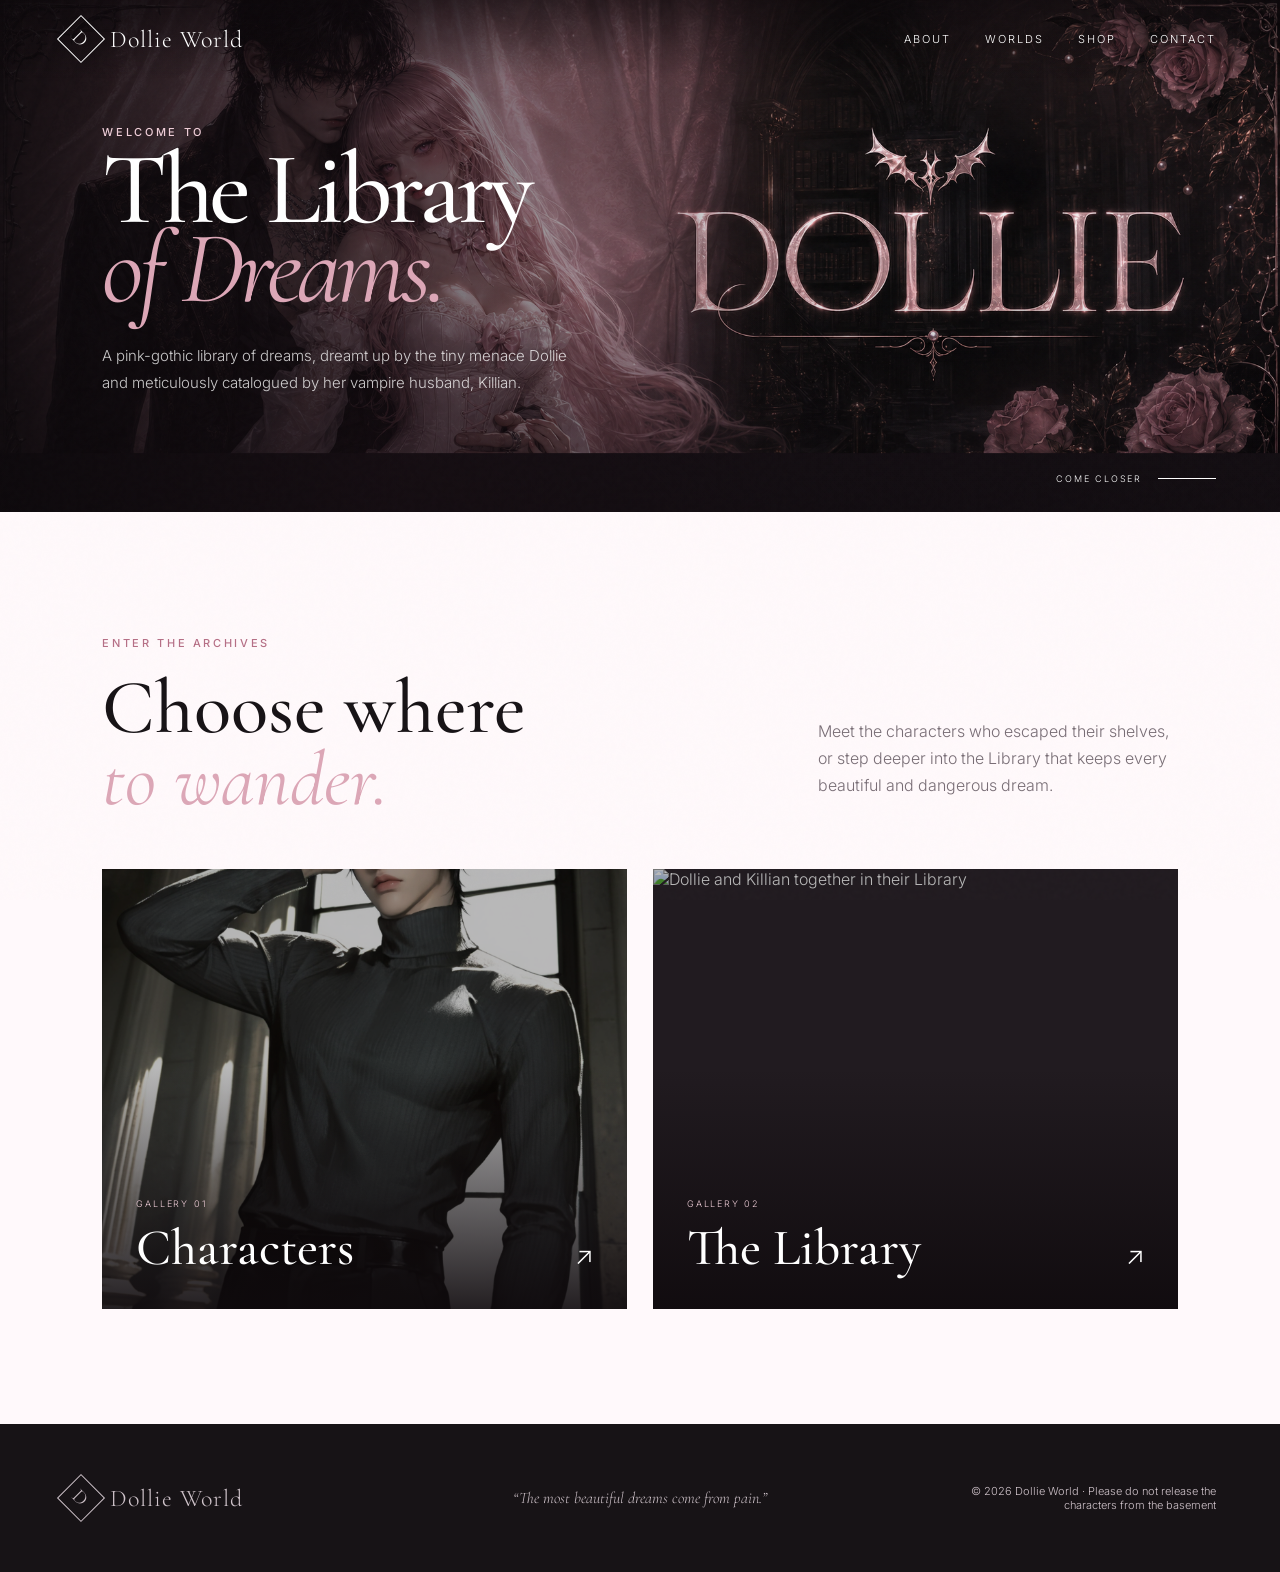
==== commit 73c0c4ac: "Add files via upload" ====
--- a/index.html
+++ b/index.html
@@ -49,8 +49,8 @@
       <section class="home-galleries section" aria-labelledby="gallery-heading">
         <div class="section-heading"><div><p class="section-kicker">Enter the archives</p><h2 id="gallery-heading">Choose where<br /><em>to wander.</em></h2></div><p>Meet the characters who escaped their shelves, or step deeper into the Library that keeps every beautiful and dangerous dream.</p></div>
         <div class="portal-grid">
-          <a class="portal-card" href="worlds.html"><img src="assets/hero-dollie.png" alt="Dollie and Killian among the Library's characters" /><span><small>Gallery 01</small><strong>Characters</strong><i>↗</i></span></a>
-          <a class="portal-card" href="about.html"><img src="assets/gallery-library.png" alt="The pink gothic Library" /><span><small>Gallery 02</small><strong>The Library</strong><i>↗</i></span></a>
+          <a class="portal-card" href="characters.html"><img src="assets/characters/rhydian-blackbriar.png" alt="Characters archived by Dollie" /><span><small>Gallery 01</small><strong>Characters</strong><i>↗</i></span></a>
+          <a class="portal-card" href="library.html"><img src="assets/library/dollie-killian-library-night.png" alt="Dollie and Killian together in their Library" /><span><small>Gallery 02</small><strong>The Library</strong><i>↗</i></span></a>
         </div>
       </section>
     </main>
--- a/styles.css
+++ b/styles.css
@@ -51,3 +51,12 @@
 /* Home gallery entrances. */
 .home-galleries{padding-top:clamp(64px,8vw,120px)}.portal-grid{display:grid;grid-template-columns:1fr 1fr;gap:26px}.portal-card{position:relative;display:block;min-height:440px;overflow:hidden;background:#211b20;color:white;text-decoration:none}.portal-card img{position:absolute;inset:0;width:100%;height:100%;object-fit:cover;filter:brightness(.72);transition:transform .8s cubic-bezier(.2,.7,.2,1),filter .5s}.portal-card:first-child img{object-position:32% center}.portal-card:hover img{transform:scale(1.035);filter:brightness(.86)}.portal-card:after{content:"";position:absolute;inset:0;background:linear-gradient(transparent 45%,rgba(15,10,13,.88))}.portal-card>span{position:absolute;z-index:2;left:34px;right:34px;bottom:30px;display:grid;grid-template-columns:1fr auto;align-items:end}.portal-card small{grid-column:1/-1;text-transform:uppercase;letter-spacing:.2em;color:var(--pink-200);font-size:9px;margin-bottom:8px}.portal-card strong{font-family:var(--serif);font-size:clamp(38px,4vw,58px);font-weight:500}.portal-card i{font-style:normal;font-size:25px;padding-bottom:9px}
 @media(max-width:760px){.subhero{height:560px}.subhero-copy{left:24px;right:24px;bottom:46px;width:auto}.subhero h1{font-size:52px}.worlds-page{padding-top:66px}.portal-grid{grid-template-columns:1fr}.portal-card{min-height:390px}}
+
+/* Character archive and Hunt hierarchy. */
+.character-page,.hunt-page{background:#211b20;color:white}.archive-heading{padding-top:clamp(145px,14vw,210px);padding-bottom:65px}.archive-heading h1{font-size:clamp(62px,9vw,128px);line-height:.78}.archive-heading>p:last-child{max-width:650px;color:#c7bac1;line-height:1.8;margin-top:36px}.character-page>.page-main>.divider{mix-blend-mode:screen;opacity:.8}.character-filters{display:flex;flex-wrap:wrap;gap:10px;margin-bottom:44px}.character-filters button{border:1px solid rgba(239,206,216,.38);background:transparent;color:#e8dce2;padding:13px 20px;text-transform:uppercase;letter-spacing:.16em;font-size:9px;cursor:pointer}.character-filters button.active,.character-filters button:hover{background:var(--pink-200);color:#24171d}.character-grid{display:grid;grid-template-columns:repeat(2,minmax(0,1fr));gap:30px}.character-card{background:#171316;border:1px solid rgba(255,255,255,.1)}.character-card[hidden]{display:none}.character-image{height:650px;background:#0e0d10;overflow:hidden}.character-image img{width:100%;height:100%;object-fit:contain;display:block}.character-info{padding:28px}.character-info>p{text-transform:uppercase;letter-spacing:.18em;color:var(--pink-300);font-size:9px;margin:0 0 8px}.character-info h2{font-size:42px}.character-info>span{display:block;color:#bfb1b9;line-height:1.7;margin:14px 0 24px}.character-links{display:flex;flex-wrap:wrap;gap:10px}.character-links a{color:white;border:1px solid rgba(239,206,216,.32);padding:11px 14px;text-decoration:none;text-transform:uppercase;letter-spacing:.13em;font-size:8px}.character-links a:hover{background:var(--pink-200);color:#24171d}.world-card:first-child{cursor:pointer}.hunt-hero{min-height:700px;padding:160px clamp(24px,8vw,138px) 90px;display:flex;align-items:end;background:linear-gradient(90deg,rgba(13,9,12,.94),rgba(13,9,12,.25)),url('assets/gallery-library.png') center/cover;color:white}.hunt-hero>div{max-width:830px}.hunt-hero h1{font-size:clamp(58px,8vw,116px);line-height:.8}.hunt-hero .eyebrow{color:var(--pink-200)}.hunt-hero p:last-child{max-width:620px;line-height:1.8;color:#d0c4ca;margin-top:30px}.houses{background:#f8edf1;color:var(--ink)}.house-grid{display:grid;grid-template-columns:repeat(2,1fr);gap:1px;background:var(--line);border:1px solid var(--line)}.house-grid a{min-height:250px;padding:34px;background:#f8edf1;color:var(--ink);text-decoration:none;display:flex;flex-direction:column;justify-content:end;transition:.3s}.house-grid a:hover{background:var(--pink-200)}.house-grid small{text-transform:uppercase;letter-spacing:.18em;color:var(--pink-500)}.house-grid strong{font-family:var(--serif);font-size:48px;font-weight:500;margin:8px 0}.house-grid span{color:var(--silver)}@media(max-width:760px){.archive-heading{padding-top:120px}.character-grid,.house-grid{grid-template-columns:1fr}.character-image{height:540px}.hunt-hero{min-height:620px;padding-top:120px}}
+
+/* Individual House records. */
+.house-page{background:#211b20;color:white}.house-heading{padding-top:clamp(145px,14vw,210px);padding-bottom:80px;background:radial-gradient(circle at 80% 20%,rgba(220,167,183,.12),transparent 36%)}.breadcrumbs{display:flex;flex-wrap:wrap;gap:10px;align-items:center;margin-bottom:60px;text-transform:uppercase;letter-spacing:.13em;font-size:9px;color:#9f929a}.breadcrumbs a{color:var(--pink-300);text-decoration:none}.breadcrumbs strong{color:white}.house-heading h1{font-size:clamp(70px,10vw,142px);line-height:.72}.house-heading>p:last-child{max-width:700px;color:#c7bac1;line-height:1.8;margin-top:40px}.house-characters{background:#f7ebef;color:var(--ink)}.house-character{display:grid;grid-template-columns:minmax(320px,.8fr) 1fr;gap:clamp(36px,7vw,100px);align-items:center}.house-character>div{height:760px;background:#171316}.house-character img{display:block;width:100%;height:100%;object-fit:contain}.house-character>section>p{text-transform:uppercase;letter-spacing:.18em;color:var(--pink-500);font-size:9px}.house-character h2{font-size:clamp(50px,6vw,84px)}.house-character>section>span:not(.record-pending){display:block;font-family:var(--serif);font-size:23px;line-height:1.55;color:#50464c;margin:24px 0 32px}.house-character a,.record-pending{display:inline-block;border:1px solid var(--line);padding:14px 18px;color:var(--ink);text-decoration:none;text-transform:uppercase;letter-spacing:.14em;font-size:9px}.house-character a:hover{background:var(--pink-200)}.record-pending{color:#887a82}@media(max-width:760px){.house-heading{padding-top:120px}.breadcrumbs{margin-bottom:42px}.house-character{grid-template-columns:1fr}.house-character>div{height:580px}}
+
+/* Dollie and Killian picture Library. */
+.library-page{background:#211b20;color:white}.library-intro{padding-top:clamp(140px,14vw,210px);padding-bottom:60px}.library-intro h1{font-size:clamp(62px,9vw,132px);line-height:.76}.library-intro>p:last-child{max-width:650px;color:#c8bbc2;line-height:1.8;margin:38px 0 0}.library-page>.page-main>.divider{mix-blend-mode:screen;opacity:.82}.memory-gallery{padding-top:60px}.memory-grid{display:grid;grid-template-columns:repeat(2,minmax(0,1fr));gap:26px;align-items:start}.memory-card{position:relative;margin:0;min-height:520px;overflow:hidden;background:#171316}.memory-card img{display:block;width:100%;height:100%;position:absolute;inset:0;object-fit:cover;transition:transform .8s cubic-bezier(.2,.7,.2,1)}.memory-card:hover img{transform:scale(1.025)}.memory-card:after{content:"";position:absolute;inset:0;background:linear-gradient(transparent 58%,rgba(15,10,13,.9))}.memory-card figcaption{position:absolute;z-index:2;left:28px;right:28px;bottom:26px}.memory-card figcaption span{display:block;font-family:var(--serif);font-size:32px}.memory-card figcaption small{display:block;margin-top:6px;text-transform:uppercase;letter-spacing:.16em;color:var(--pink-200);font-size:9px}.memory-tall{min-height:760px}.memory-wide{min-height:500px}.memory-wide img{object-position:center}.memory-placeholder{min-height:280px;border:1px dashed rgba(220,167,183,.55);display:flex;flex-direction:column;align-items:center;justify-content:center;text-align:center;padding:44px;color:#cbbdc5;background:rgba(255,255,255,.025)}.memory-placeholder>span{font-family:var(--serif);font-size:52px;color:var(--pink-300)}.memory-placeholder strong{font-family:var(--serif);font-size:27px;font-weight:500;color:white;margin:6px 0 12px}.memory-placeholder small{max-width:420px;line-height:1.7}.memory-placeholder b{color:var(--pink-300);font-weight:500}@media(max-width:760px){.library-intro{padding-top:115px}.memory-grid{grid-template-columns:1fr}.memory-card,.memory-tall,.memory-wide{min-height:520px}}
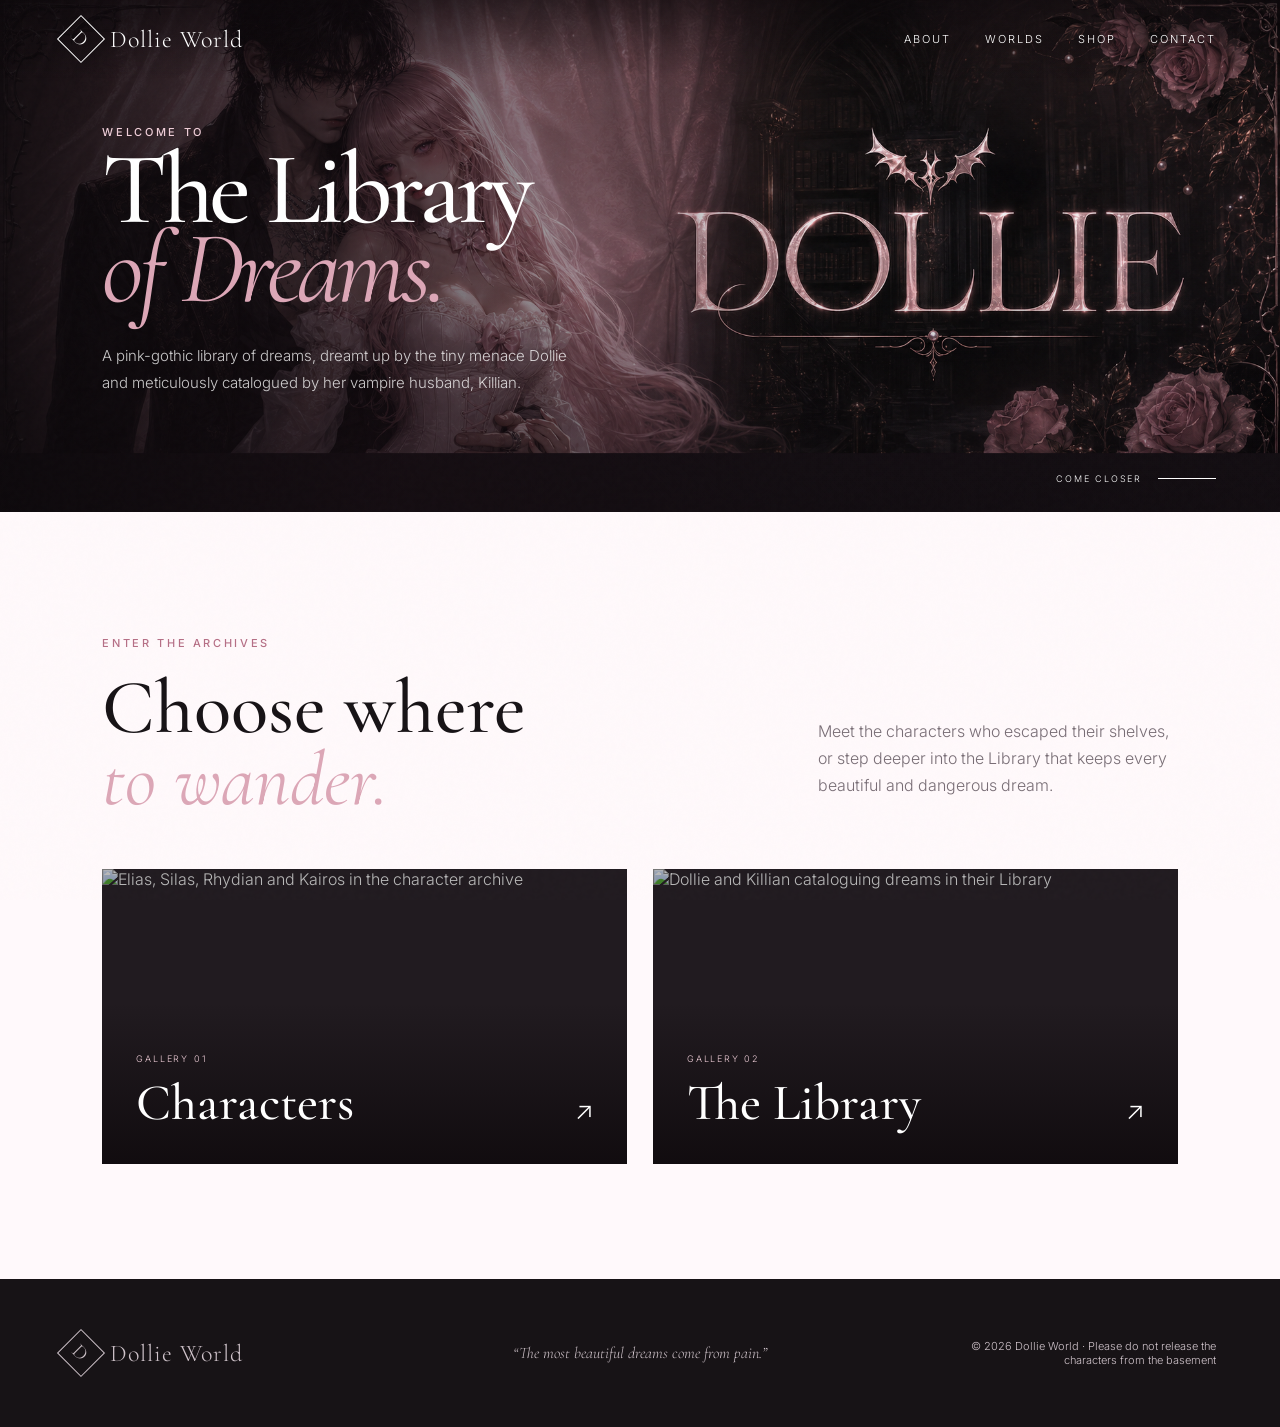
==== commit 41e8f3d2: "Add files via upload" ====
--- a/index.html
+++ b/index.html
@@ -26,7 +26,7 @@
       <a class="brand" href="#top" aria-label="Dollie World home">
         <span class="brand-mark">D</span><span>Dollie World</span>
       </a>
-      <button class="menu-toggle" aria-expanded="false" aria-controls="site-nav"><span></span><span></span></button>
+      <button type="button" class="menu-toggle" aria-expanded="false" aria-controls="site-nav"><span></span><span></span></button>
       <nav id="site-nav" aria-label="Main navigation">
         <a href="about.html">About</a><a href="worlds.html">Worlds</a><a href="shop.html">Shop</a><a href="contact.html">Contact</a>
       </nav>
@@ -49,8 +49,8 @@
       <section class="home-galleries section" aria-labelledby="gallery-heading">
         <div class="section-heading"><div><p class="section-kicker">Enter the archives</p><h2 id="gallery-heading">Choose where<br /><em>to wander.</em></h2></div><p>Meet the characters who escaped their shelves, or step deeper into the Library that keeps every beautiful and dangerous dream.</p></div>
         <div class="portal-grid">
-          <a class="portal-card" href="characters.html"><img src="assets/characters/rhydian-blackbriar.png" alt="Characters archived by Dollie" /><span><small>Gallery 01</small><strong>Characters</strong><i>↗</i></span></a>
-          <a class="portal-card" href="library.html"><img src="assets/library/dollie-killian-library-night.png" alt="Dollie and Killian together in their Library" /><span><small>Gallery 02</small><strong>The Library</strong><i>↗</i></span></a>
+          <a class="portal-card" href="characters.html"><img src="assets/covers/characters-gallery-cover.png" alt="Elias, Silas, Rhydian and Kairos in the character archive" /><span><small>Gallery 01</small><strong>Characters</strong><i>↗</i></span></a>
+          <a class="portal-card" href="library.html"><img src="assets/covers/library-gallery-cover.png" alt="Dollie and Killian cataloguing dreams in their Library" /><span><small>Gallery 02</small><strong>The Library</strong><i>↗</i></span></a>
         </div>
       </section>
     </main>
--- a/styles.css
+++ b/styles.css
@@ -60,3 +60,195 @@
 
 /* Dollie and Killian picture Library. */
 .library-page{background:#211b20;color:white}.library-intro{padding-top:clamp(140px,14vw,210px);padding-bottom:60px}.library-intro h1{font-size:clamp(62px,9vw,132px);line-height:.76}.library-intro>p:last-child{max-width:650px;color:#c8bbc2;line-height:1.8;margin:38px 0 0}.library-page>.page-main>.divider{mix-blend-mode:screen;opacity:.82}.memory-gallery{padding-top:60px}.memory-grid{display:grid;grid-template-columns:repeat(2,minmax(0,1fr));gap:26px;align-items:start}.memory-card{position:relative;margin:0;min-height:520px;overflow:hidden;background:#171316}.memory-card img{display:block;width:100%;height:100%;position:absolute;inset:0;object-fit:cover;transition:transform .8s cubic-bezier(.2,.7,.2,1)}.memory-card:hover img{transform:scale(1.025)}.memory-card:after{content:"";position:absolute;inset:0;background:linear-gradient(transparent 58%,rgba(15,10,13,.9))}.memory-card figcaption{position:absolute;z-index:2;left:28px;right:28px;bottom:26px}.memory-card figcaption span{display:block;font-family:var(--serif);font-size:32px}.memory-card figcaption small{display:block;margin-top:6px;text-transform:uppercase;letter-spacing:.16em;color:var(--pink-200);font-size:9px}.memory-tall{min-height:760px}.memory-wide{min-height:500px}.memory-wide img{object-position:center}.memory-placeholder{min-height:280px;border:1px dashed rgba(220,167,183,.55);display:flex;flex-direction:column;align-items:center;justify-content:center;text-align:center;padding:44px;color:#cbbdc5;background:rgba(255,255,255,.025)}.memory-placeholder>span{font-family:var(--serif);font-size:52px;color:var(--pink-300)}.memory-placeholder strong{font-family:var(--serif);font-size:27px;font-weight:500;color:white;margin:6px 0 12px}.memory-placeholder small{max-width:420px;line-height:1.7}.memory-placeholder b{color:var(--pink-300);font-weight:500}@media(max-width:760px){.library-intro{padding-top:115px}.memory-grid{grid-template-columns:1fr}.memory-card,.memory-tall,.memory-wide{min-height:520px}}
+
+/* The Hunt: illustrated public atlas. */
+.atlas-page{--atlas-paper:#eee6d8;--atlas-ink:#201a1b;background:#171316;color:#f7edf1}.atlas-hero{position:relative;min-height:min(920px,100svh);display:flex;align-items:end;overflow:hidden;background:#100d10}.atlas-hero>img{position:absolute;inset:0;width:100%;height:100%;object-fit:cover;object-position:center 45%;filter:saturate(.9) brightness(.76)}.atlas-hero-shade{position:absolute;inset:0;background:linear-gradient(90deg,rgba(10,8,10,.96) 0%,rgba(12,9,12,.76) 35%,rgba(12,9,12,.08) 70%),linear-gradient(0deg,rgba(10,8,10,.82),transparent 48%)}.atlas-hero-copy{position:relative;z-index:2;width:min(860px,72vw);padding:150px clamp(24px,8vw,138px) clamp(78px,9vw,130px)}.atlas-hero-copy .breadcrumbs{margin-bottom:46px}.atlas-hero-copy .eyebrow{color:#e8becb}.atlas-hero-copy h1{font-size:clamp(64px,8.7vw,132px);line-height:.78}.atlas-hero-copy>p:not(.eyebrow){max-width:640px;color:#d7cad0;line-height:1.8;margin:32px 0}.atlas-button{display:inline-flex;align-items:center;gap:32px;color:white;border:1px solid rgba(255,255,255,.32);padding:15px 18px;text-decoration:none;text-transform:uppercase;letter-spacing:.17em;font-size:9px}.atlas-button:hover{background:#ead0d8;color:#20151a}.atlas-intro{background:var(--atlas-paper);color:var(--atlas-ink)}.atlas-intro>div{display:grid;grid-template-columns:1.05fr .95fr;gap:clamp(48px,10vw,150px);align-items:start}.atlas-intro h2,.atlas-directory h2,.archive-note h2,.light-heading h2,.house-profile h2{font-size:clamp(52px,6.5vw,94px);line-height:.88}.atlas-intro h2 em,.atlas-directory h2 em,.archive-note h2 em,.house-profile h2 em{color:#9d4966}.atlas-intro-copy>p{margin:0 0 40px;font-family:var(--serif);font-size:clamp(20px,2vw,27px);line-height:1.55;color:#50464a}.atlas-intro-copy dl{margin:0;border-top:1px solid rgba(45,36,39,.2)}.atlas-intro-copy dl div{display:flex;justify-content:space-between;gap:20px;padding:17px 0;border-bottom:1px solid rgba(45,36,39,.2)}.atlas-intro-copy dt{text-transform:uppercase;letter-spacing:.16em;font-size:9px;color:#8b6a76}.atlas-intro-copy dd{margin:0;font-family:var(--serif);font-size:18px}.atlas-map-section{background:#121013}.light-heading>p{color:#b9adb3}.atlas-image,.house-map-preview,.location-card{appearance:none;border:0;padding:0;font:inherit;cursor:zoom-in}.atlas-image{display:block;position:relative;width:100%;overflow:hidden;background:#080708;color:white;border:1px solid rgba(255,255,255,.12)}.atlas-image img{display:block;width:100%;height:auto;transition:transform .8s}.atlas-image:hover img{transform:scale(1.012)}.atlas-image>span{position:absolute;right:24px;bottom:22px;padding:13px 16px;background:rgba(12,9,11,.88);border:1px solid rgba(255,255,255,.25);text-transform:uppercase;letter-spacing:.15em;font-size:9px}.atlas-image>span b{margin-left:14px}.atlas-houses{background:#f2e8dd}.house-portal-grid{display:grid;grid-template-columns:repeat(2,minmax(0,1fr));gap:18px}.house-portal{--house:#5f375f;position:relative;min-height:330px;display:grid;grid-template-columns:68px 1fr;align-content:end;gap:20px;padding:34px;color:white;text-decoration:none;overflow:hidden;background:linear-gradient(135deg,color-mix(in srgb,var(--house) 86%,#070708),#0b0a0c);border:1px solid color-mix(in srgb,var(--house) 72%,white);transition:transform .35s,box-shadow .35s}.house-portal:before{content:"";position:absolute;inset:0;background:radial-gradient(circle at 90% 10%,color-mix(in srgb,var(--house) 65%,white),transparent 33%);opacity:.23}.house-portal:hover{transform:translateY(-4px);box-shadow:0 20px 42px rgba(27,17,21,.22)}.house-portal>*{position:relative}.house-roman{font-family:var(--serif);font-size:62px;color:color-mix(in srgb,var(--house) 40%,white)}.house-portal small{display:block;text-transform:uppercase;letter-spacing:.18em;font-size:9px;color:rgba(255,255,255,.7)}.house-portal strong{display:block;font-family:var(--serif);font-size:clamp(43px,4vw,62px);font-weight:500;margin:8px 0}.house-portal p{max-width:420px;color:rgba(255,255,255,.7);line-height:1.65;font-size:13px;margin:0}.house-portal>b{grid-column:2;text-transform:uppercase;letter-spacing:.15em;font-size:8px;font-weight:500;margin-top:22px}.blackbriar-portal{--house:#55305f}.viremont-portal{--house:#0a2f67}.fairborne-portal{--house:#761d32}.solas-portal{--house:#9a641f}.atlas-directory{background:#1a1619}.atlas-feature-grid{display:grid;grid-template-columns:1.2fr .8fr;gap:24px}.atlas-feature{position:relative;min-height:620px;overflow:hidden;background:#0b0a0b;color:white;text-decoration:none}.atlas-feature img{position:absolute;inset:0;width:100%;height:100%;object-fit:cover;transition:transform .8s,filter .4s}.atlas-feature:last-child img{object-position:center top}.atlas-feature:after{content:"";position:absolute;inset:0;background:linear-gradient(transparent 45%,rgba(8,7,8,.92))}.atlas-feature:hover img{transform:scale(1.025);filter:brightness(1.07)}.atlas-feature>span{position:absolute;z-index:2;left:30px;right:30px;bottom:28px}.atlas-feature small{display:block;text-transform:uppercase;letter-spacing:.18em;font-size:9px;color:#e5b8c7}.atlas-feature strong{display:block;font-family:var(--serif);font-size:clamp(42px,4.6vw,68px);font-weight:500}.atlas-feature i{position:absolute;right:0;bottom:11px;font-style:normal;text-transform:uppercase;letter-spacing:.15em;font-size:8px}.archive-note{background:#e9ddd0;color:#2a2224;text-align:center}.archive-note h2{max-width:850px;margin:auto}.archive-note>p:last-child{max-width:690px;margin:32px auto 0;color:#665b5f;line-height:1.8}
+
+/* House archive themes and location plates. */
+.atlas-house{--house:#70406c;--house-deep:#1a1020;--house-accent:#d8a9d5;--house-paper:#efe6dd;background:var(--house-deep)}.viremont-house{--house:#123f77;--house-deep:#071426;--house-accent:#d5ad55;--house-paper:#ebe5d8}.fairborne-house{--house:#7b2638;--house-deep:#2b0d16;--house-accent:#c7c9cf;--house-paper:#f0e5df}.solas-house{--house:#a76d24;--house-deep:#2e1d0c;--house-accent:#f0ca73;--house-paper:#f2e7d5}.house-masthead{min-height:820px;display:grid;grid-template-columns:1.05fr .7fr;gap:clamp(38px,7vw,100px);align-items:center;padding:150px clamp(24px,8vw,138px) 90px;color:white;background:radial-gradient(circle at 82% 25%,color-mix(in srgb,var(--house) 55%,transparent),transparent 38%),linear-gradient(135deg,var(--house-deep),#0d0b0e)}.house-masthead-copy h1{font-size:clamp(72px,9vw,138px);line-height:.73}.house-masthead-copy h1 em{color:var(--house-accent)}.house-masthead-copy .section-kicker{color:var(--house-accent)}.house-masthead-copy>p:last-child{max-width:670px;color:rgba(255,255,255,.72);line-height:1.8;margin-top:38px}.house-map-preview{position:relative;display:block;width:100%;max-width:460px;justify-self:end;overflow:hidden;background:#080708;color:white;border:1px solid color-mix(in srgb,var(--house-accent) 42%,transparent);box-shadow:0 34px 65px rgba(0,0,0,.32);transform:rotate(1.4deg)}.house-map-preview img{display:block;width:100%;aspect-ratio:2/2.65;object-fit:cover;object-position:center top;transition:transform .7s}.house-map-preview:hover img{transform:scale(1.02)}.house-map-preview span{position:absolute;left:16px;right:16px;bottom:16px;background:rgba(8,7,8,.88);padding:12px;text-transform:uppercase;letter-spacing:.15em;font-size:8px}.house-subnav{position:sticky;top:64px;z-index:8;display:flex;justify-content:center;background:color-mix(in srgb,var(--house-deep) 92%,transparent);backdrop-filter:blur(15px);border-block:1px solid rgba(255,255,255,.1)}.house-subnav a{padding:18px 32px;color:white;text-decoration:none;text-transform:uppercase;letter-spacing:.17em;font-size:9px;border-right:1px solid rgba(255,255,255,.1)}.house-subnav a:first-child{border-left:1px solid rgba(255,255,255,.1)}.house-subnav a:hover{background:var(--house)}.house-profile{display:grid;grid-template-columns:.9fr 1.1fr;gap:clamp(50px,9vw,140px);background:var(--house-paper);color:#241d20}.house-profile h2 em{color:var(--house)}.house-facts{margin:0;display:grid;grid-template-columns:1fr 1fr;border-top:1px solid rgba(41,31,34,.2)}.house-facts div{padding:22px 14px 22px 0;border-bottom:1px solid rgba(41,31,34,.2)}.house-facts div:nth-child(odd){border-right:1px solid rgba(41,31,34,.2)}.house-facts div:nth-child(even){padding-left:24px}.house-facts dt{text-transform:uppercase;letter-spacing:.17em;font-size:8px;color:var(--house);margin-bottom:8px}.house-facts dd{margin:0;font-family:var(--serif);font-size:21px}.location-archive{background:#111013;color:white}.location-archive .section-kicker{color:var(--house-accent)}.location-grid{display:grid;grid-template-columns:repeat(2,minmax(0,1fr));gap:22px}.location-card{position:relative;display:block;width:100%;min-height:520px;overflow:hidden;text-align:left;background:#080708;color:white;border:1px solid rgba(255,255,255,.1)}.location-card-wide{grid-column:1/-1;min-height:660px}.location-card img{position:absolute;inset:0;width:100%;height:100%;object-fit:cover;transition:transform .8s,filter .35s}.location-card-wide img{object-fit:contain;background:#080708}.location-card:after{content:"";position:absolute;inset:0;background:linear-gradient(transparent 47%,rgba(7,6,7,.94))}.location-card:hover img{transform:scale(1.02);filter:brightness(1.07)}.location-card>span{position:absolute;z-index:2;left:26px;right:26px;bottom:24px}.location-card small{display:block;text-transform:uppercase;letter-spacing:.18em;color:var(--house-accent);font-size:8px}.location-card strong{display:block;font-family:var(--serif);font-size:clamp(31px,3.4vw,48px);font-weight:500;margin-top:5px}.location-card i{position:absolute;right:0;bottom:8px;font-style:normal;text-transform:uppercase;letter-spacing:.14em;font-size:8px}.single-location .location-card{min-height:min(880px,75vw)}.location-group+.location-group{margin-top:100px}.location-group-heading{display:flex;align-items:center;gap:20px;margin-bottom:24px}.location-group-heading>span{font-family:var(--serif);font-size:44px;color:var(--house-accent)}.location-group-heading small{text-transform:uppercase;letter-spacing:.17em;color:#93868d;font-size:8px}.location-group-heading h3{font-size:32px;margin-top:2px}.atlas-house .house-characters{background:var(--house-paper)}.atlas-house .house-character a:hover{background:var(--house-accent)}.atlas-house .house-character>section>p{color:var(--house)}.next-house{display:flex;justify-content:space-between;align-items:center;gap:30px;padding:45px clamp(24px,8vw,138px);color:white;background:var(--house-deep);border-top:1px solid rgba(255,255,255,.12)}.next-house>span{text-transform:uppercase;letter-spacing:.17em;font-size:8px;color:rgba(255,255,255,.55)}.next-house a{color:white;text-decoration:none;font-family:var(--serif);font-size:clamp(30px,4vw,48px)}.next-house a b{font-family:var(--sans);font-size:18px;margin-left:18px}.restricted-record{background:var(--house-paper);color:#241d20}.restricted-panel{display:grid;grid-template-columns:minmax(280px,.72fr) 1fr;gap:clamp(38px,8vw,110px);align-items:center}.restricted-image{height:680px;background:#171316}.restricted-image img{width:100%;height:100%;object-fit:contain}.restricted-panel h2{font-size:clamp(54px,7vw,92px)}.restricted-panel p{max-width:620px;font-family:var(--serif);font-size:23px;line-height:1.55;color:#5b4f51}.classification{display:inline-block;padding:10px 13px;margin-bottom:20px;border:1px solid color-mix(in srgb,var(--house) 42%,transparent);color:var(--house);text-transform:uppercase;letter-spacing:.16em;font-size:8px}.restricted-panel a{display:inline-block;border:1px solid rgba(41,31,34,.25);padding:14px 18px;color:#241d20;text-decoration:none;text-transform:uppercase;letter-spacing:.14em;font-size:9px}
+
+/* Full-resolution atlas viewer. */
+.image-lightbox{width:100vw;max-width:none;height:100vh;max-height:none;margin:0;padding:0;border:0;background:rgba(7,6,7,.98);color:white}.image-lightbox::backdrop{background:rgba(7,6,7,.88)}.lightbox-bar{position:sticky;top:0;z-index:2;height:66px;display:flex;align-items:center;justify-content:space-between;gap:20px;padding:0 22px;background:rgba(16,13,15,.96);border-bottom:1px solid rgba(255,255,255,.12)}.lightbox-bar p{font-family:var(--serif);font-size:20px;margin:0}.lightbox-bar>div{display:flex;align-items:center;gap:12px}.lightbox-bar a{color:white;text-decoration:none;text-transform:uppercase;letter-spacing:.14em;font-size:8px;border:1px solid rgba(255,255,255,.25);padding:10px 13px}.lightbox-bar button{width:38px;height:38px;border:1px solid rgba(255,255,255,.25);background:transparent;color:white;font-size:25px;line-height:1;cursor:pointer}.lightbox-stage{height:calc(100vh - 66px);overflow:auto;display:grid;place-items:start center;padding:20px}.lightbox-stage img{display:block;max-width:none;width:auto;height:auto;min-width:min(100%,1024px);box-shadow:0 12px 50px rgba(0,0,0,.5)}
+
+@media(max-width:900px){.atlas-hero{min-height:760px}.atlas-hero>img{object-position:63% center}.atlas-hero-shade{background:linear-gradient(0deg,rgba(10,8,10,.97),rgba(10,8,10,.6) 58%,rgba(10,8,10,.15))}.atlas-hero-copy{width:100%;padding-top:130px}.atlas-intro>div,.house-masthead,.house-profile{grid-template-columns:1fr}.house-map-preview{justify-self:start;max-width:520px;transform:none}.house-masthead{padding-top:125px}.atlas-feature-grid{grid-template-columns:1fr}.house-portal-grid{grid-template-columns:1fr}.restricted-panel{grid-template-columns:1fr}.restricted-image{height:600px;max-width:560px;width:100%}}
+@media(max-width:760px){.atlas-hero{min-height:700px}.atlas-hero-copy{padding-left:24px;padding-right:24px;padding-bottom:65px}.atlas-hero-copy h1{font-size:58px}.atlas-hero-copy .breadcrumbs{margin-bottom:35px}.atlas-intro>div{gap:40px}.atlas-intro h2,.atlas-directory h2,.archive-note h2,.light-heading h2,.house-profile h2{font-size:50px}.atlas-intro-copy>p{font-size:21px}.house-portal{min-height:300px;grid-template-columns:48px 1fr;padding:26px}.house-roman{font-size:48px}.atlas-feature{min-height:490px}.atlas-feature i{position:static;display:block;margin-top:10px}.house-masthead{min-height:0;padding:115px 24px 70px}.house-masthead-copy h1{font-size:64px}.house-map-preview{max-width:100%}.house-subnav{top:64px;justify-content:flex-start;overflow-x:auto}.house-subnav a{padding:16px 20px;white-space:nowrap}.house-facts{grid-template-columns:1fr}.house-facts div:nth-child(odd){border-right:0}.house-facts div:nth-child(even){padding-left:0}.location-grid{grid-template-columns:1fr}.location-card,.location-card-wide{grid-column:auto;min-height:450px}.location-card-wide img{object-fit:cover}.single-location .location-card{min-height:520px}.location-card i{position:static;display:block;margin-top:8px}.location-group+.location-group{margin-top:75px}.house-character>div{height:540px}.next-house{align-items:flex-start;flex-direction:column}.restricted-image{height:540px}.lightbox-bar p{font-size:15px;max-width:45vw}.lightbox-bar a{display:none}.lightbox-stage{padding:10px;place-items:start}.lightbox-stage img{min-width:1100px}.atlas-image>span{right:12px;bottom:12px}.atlas-feature>span{left:22px;right:22px}.location-card>span{left:20px;right:20px}}
+
+/*
+  FINAL IMAGE-FRAMING CONTRACT
+  Banners are shown at their native banner ratio. Gallery covers are 16:9.
+  Maps, lore plates and illustrated book covers are records, not decoration:
+  their complete composition must remain visible.
+*/
+@media (min-width: 1100px) {
+  .hero,
+  .subhero {
+    height: auto !important;
+    min-height: 0 !important;
+    aspect-ratio: 1983 / 793;
+  }
+
+  .hero-art,
+  .subhero > img {
+    width: 100% !important;
+    height: 100% !important;
+    object-fit: contain !important;
+    object-position: center !important;
+  }
+
+  .worlds-page.page-main {
+    padding-top: 0 !important;
+  }
+}
+
+.portal-card {
+  min-height: 0;
+  aspect-ratio: 1672 / 941;
+}
+
+.portal-card img,
+.portal-card:first-child img {
+  object-fit: contain;
+  object-position: center;
+}
+
+.house-map-preview img,
+.location-card img,
+.location-card-wide img,
+.atlas-image img {
+  object-fit: contain !important;
+  object-position: center !important;
+  background: #080708;
+}
+
+.location-card,
+.location-card-wide,
+.single-location .location-card {
+  min-height: 0;
+  aspect-ratio: 3 / 2;
+}
+
+.portal-card:hover img,
+.house-map-preview:hover img,
+.location-card:hover img,
+.atlas-image:hover img {
+  transform: none;
+}
+
+@media (min-width: 761px) and (max-width: 1099px) {
+  .worlds-page.page-main {
+    padding-top: 0 !important;
+  }
+
+  .subhero {
+    height: auto;
+    min-height: 0;
+    padding-top: calc(100vw * 793 / 1983);
+    background: #171116;
+  }
+
+  .subhero > img {
+    height: auto;
+    aspect-ratio: 1983 / 793;
+    object-fit: contain;
+  }
+
+  .subhero-copy {
+    position: relative;
+    left: auto;
+    bottom: auto;
+    width: 100%;
+    padding: 55px 8vw 70px;
+    background: #171116;
+  }
+}
+
+@media (max-width: 760px) {
+  .hero {
+    display: block;
+    height: auto;
+    min-height: 0;
+    max-height: none;
+    padding-top: calc(100vw * 793 / 1983);
+    background: #120d11;
+  }
+
+  .hero::before {
+    display: none;
+  }
+
+  .hero-art {
+    top: 0;
+    bottom: auto;
+    width: 100%;
+    height: auto;
+    aspect-ratio: 1983 / 793;
+    object-fit: contain;
+    object-position: center;
+    filter: none;
+  }
+
+  .hero-shade {
+    height: calc(100vw * 793 / 1983);
+    bottom: auto;
+    background: linear-gradient(0deg, rgba(18, 13, 17, .38), transparent 70%);
+  }
+
+  .hero-copy {
+    position: relative;
+    left: auto;
+    right: auto;
+    bottom: auto;
+    width: 100%;
+    padding: 38px 24px 56px;
+    background: #120d11;
+  }
+
+  .worlds-page.page-main {
+    padding-top: 0 !important;
+  }
+
+  .subhero {
+    display: block;
+    height: auto;
+    min-height: 0;
+    padding-top: calc(100vw * 793 / 1983);
+    background: #171116;
+  }
+
+  .subhero > img {
+    top: 0;
+    bottom: auto;
+    width: 100%;
+    height: auto;
+    aspect-ratio: 1983 / 793;
+    object-fit: contain;
+    object-position: center;
+  }
+
+  .subhero-shade {
+    height: calc(100vw * 793 / 1983);
+    bottom: auto;
+  }
+
+  .subhero-copy {
+    position: relative;
+    left: auto;
+    right: auto;
+    bottom: auto;
+    width: 100%;
+    padding: 38px 24px 58px;
+    background: #171116;
+  }
+
+  .portal-card {
+    min-height: 0;
+    aspect-ratio: 16 / 10;
+  }
+
+  .location-card,
+  .location-card-wide,
+  .single-location .location-card {
+    min-height: 0;
+    aspect-ratio: 3 / 2;
+  }
+}
